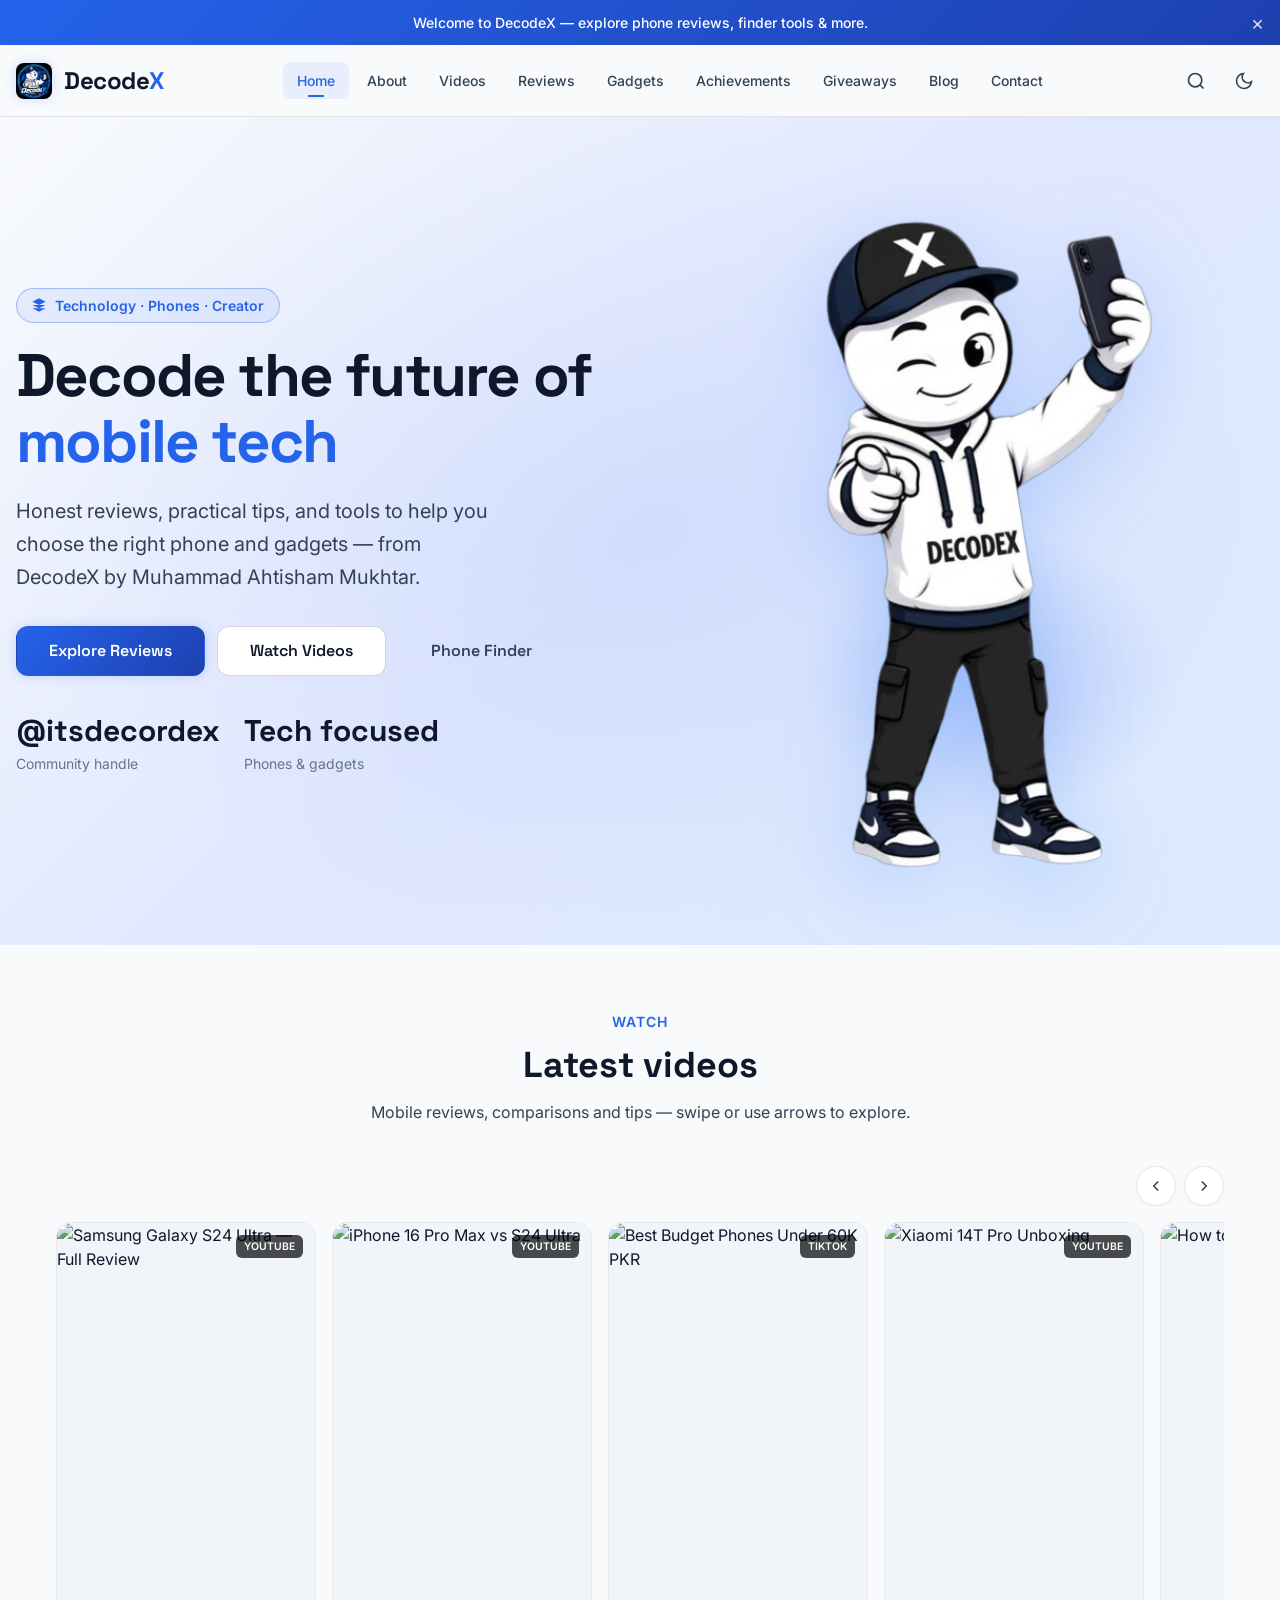
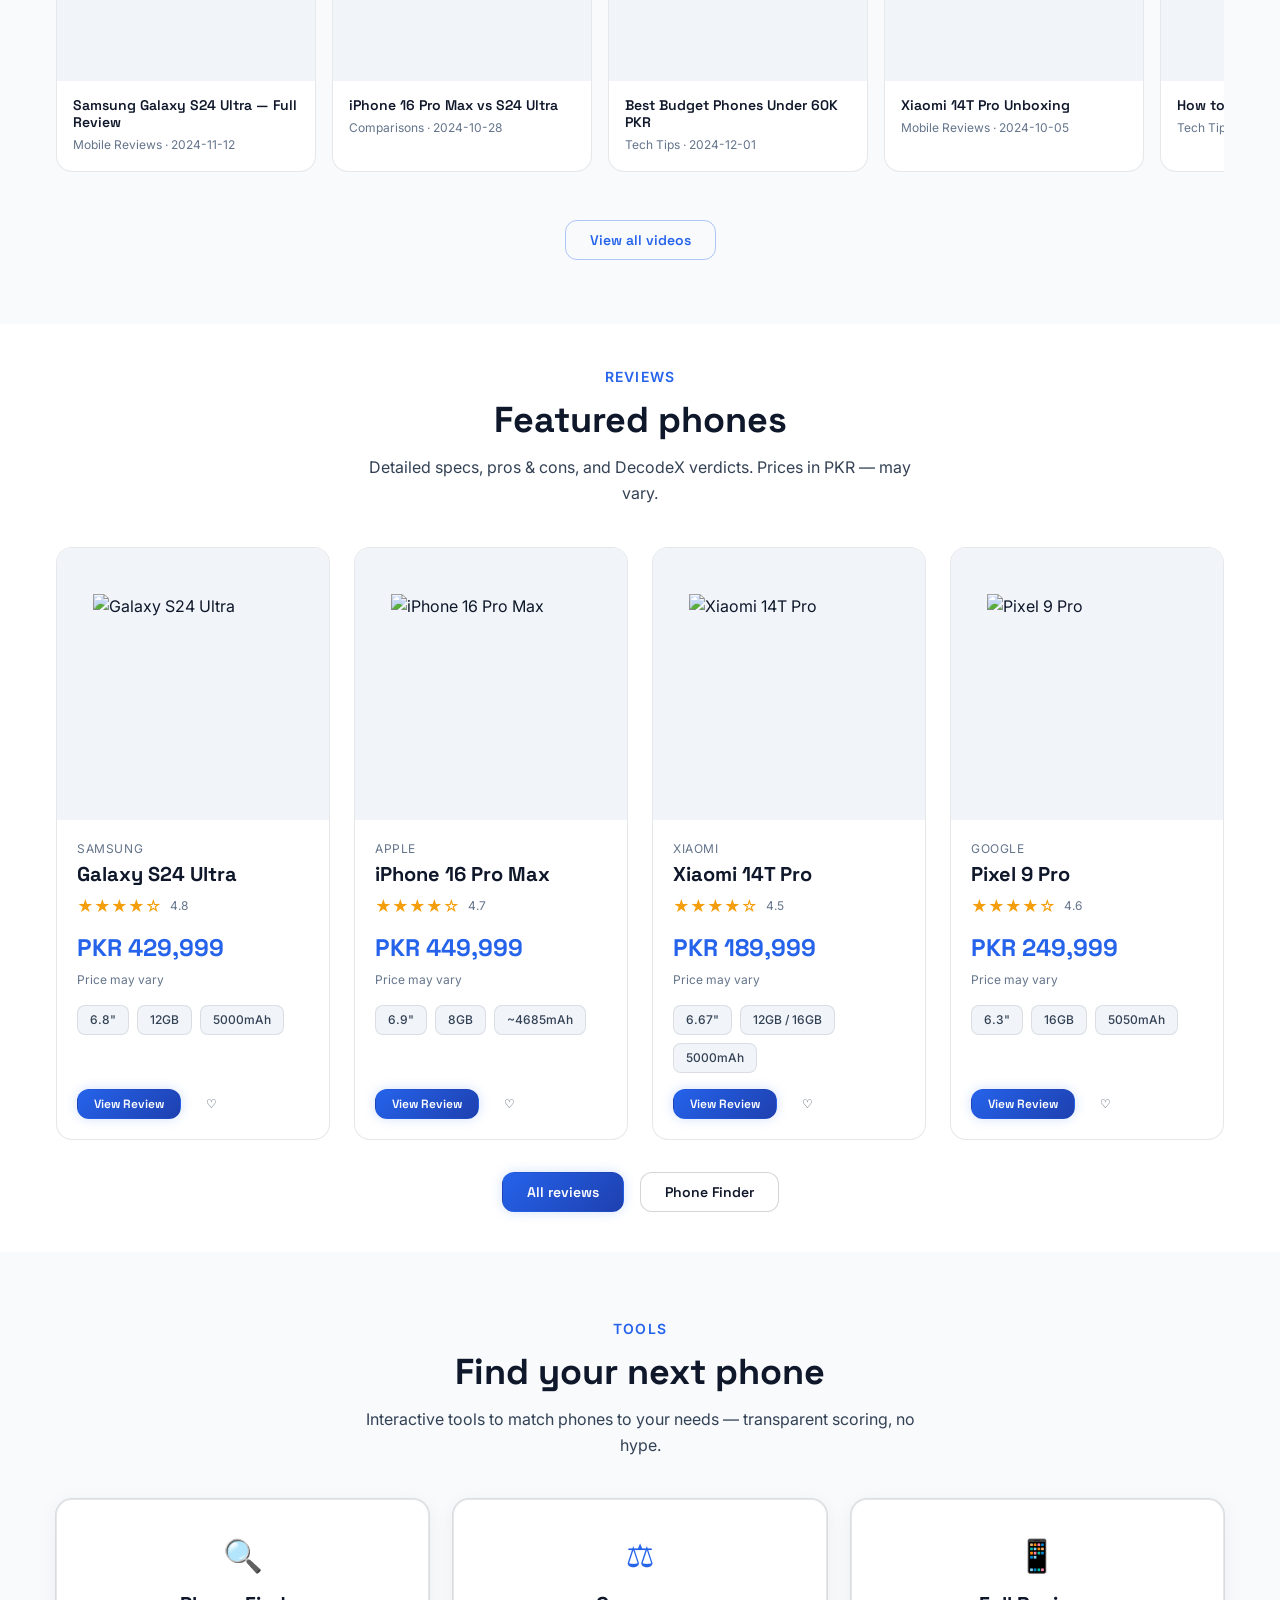
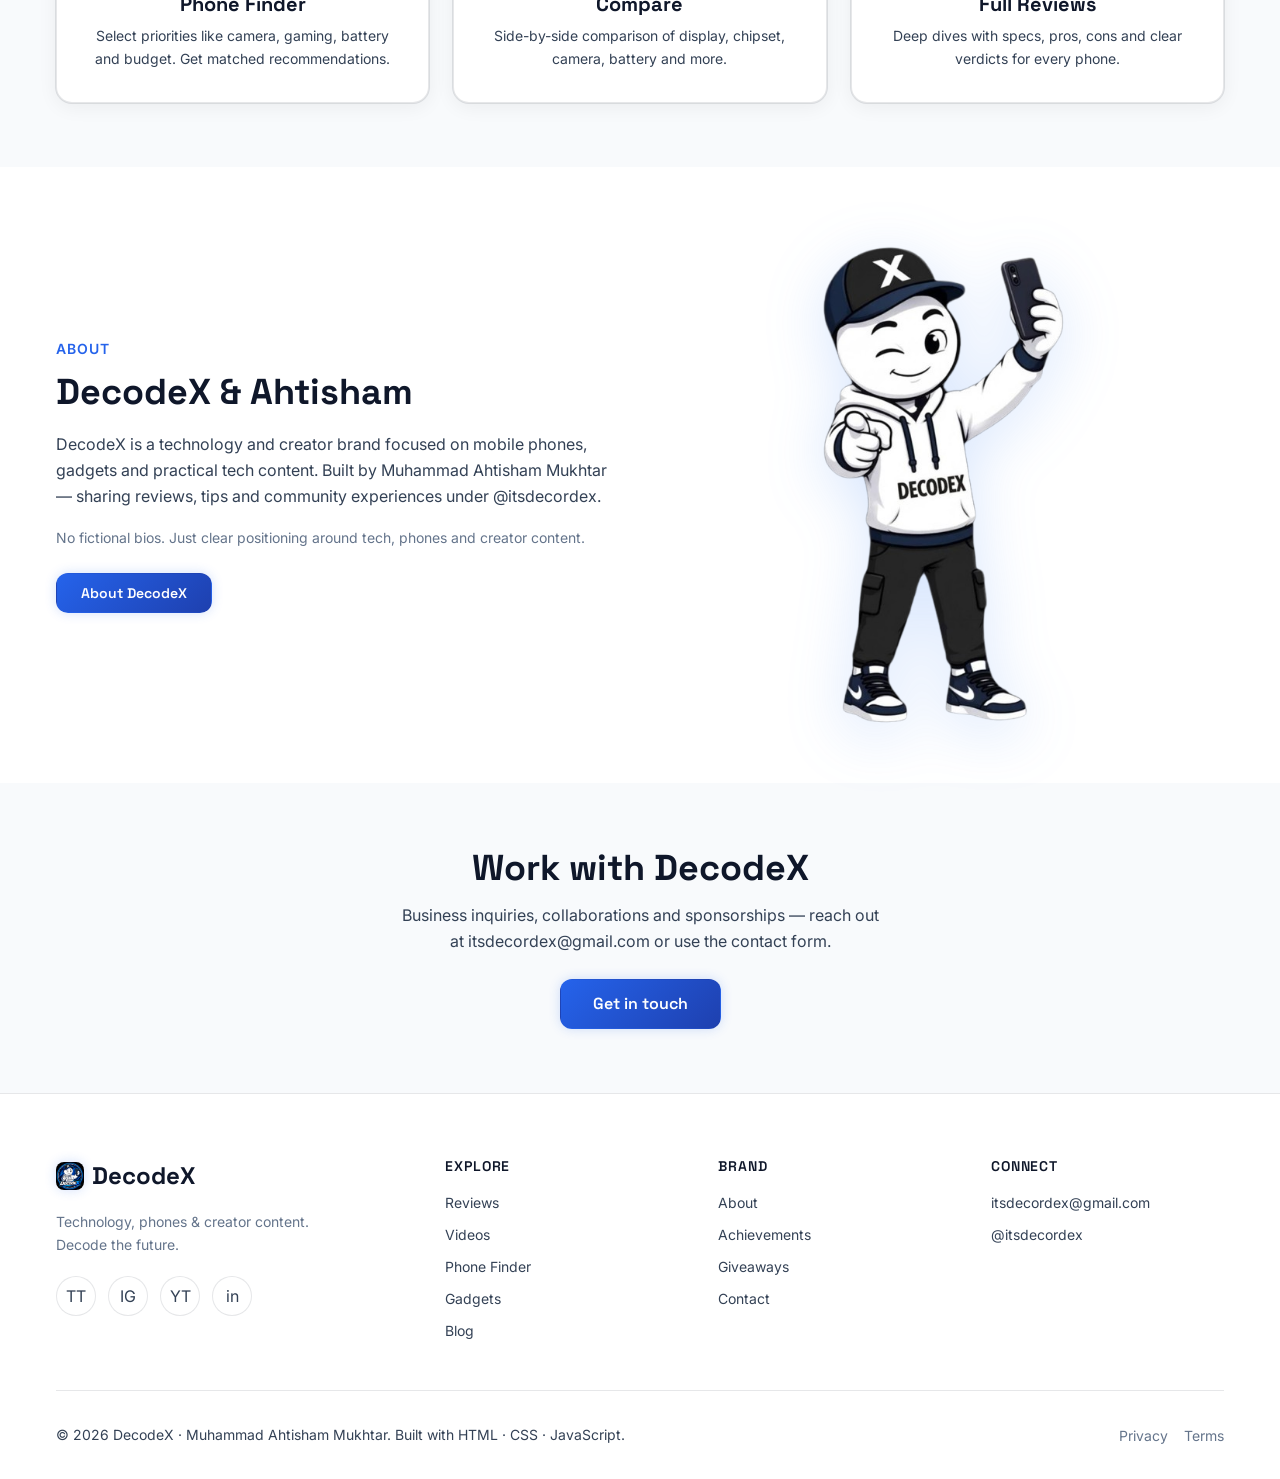
==== decodex/index.html @ 6f349285 "Initial commit" ====
<!DOCTYPE html>
<html lang="en" data-theme="dark">
<head>
  <meta charset="UTF-8">
  <meta name="viewport" content="width=device-width, initial-scale=1.0">
  <meta name="description" content="DecodeX — Technology, mobile phones, gadgets & creator content by Muhammad Ahtisham Mukhtar. Reviews, tips, and community.">
  <meta name="keywords" content="DecodeX, phone reviews, tech, gadgets, mobile, Pakistan, itsdecordex">
  <meta name="author" content="Muhammad Ahtisham Mukhtar">
  <meta name="theme-color" content="#0a0e1a">
  <link rel="canonical" href="https://itsdecordex.github.io/decodex/">

  <!-- Open Graph -->
  <meta property="og:type" content="website">
  <meta property="og:title" content="DecodeX — Tech, Phones & Creator Content">
  <meta property="og:description" content="Technology, mobile phones, gadgets and creator content. Reviews, tips and community by DecodeX.">
  <meta property="og:image" content="assets/images/character.png">
  <meta property="og:url" content="https://itsdecordex.github.io/decodex/">
  <meta property="og:site_name" content="DecodeX">

  <!-- Twitter -->
  <meta name="twitter:card" content="summary_large_image">
  <meta name="twitter:title" content="DecodeX — Tech, Phones & Creator Content">
  <meta name="twitter:description" content="Technology, mobile phones, gadgets and creator content by DecodeX.">
  <meta name="twitter:image" content="assets/images/character.png">

  <title>DecodeX — Tech, Phones & Creator Content</title>

  <link rel="icon" href="data:image/svg+xml,<svg xmlns='http://www.w3.org/2000/svg' viewBox='0 0 100 100'><rect fill='%233b82f6' rx='20' width='100' height='100'/><text x='50' y='68' font-size='50' font-weight='bold' fill='white' text-anchor='middle' font-family='system-ui'>X</text></svg>">

  <link rel="preconnect" href="https://fonts.googleapis.com">
  <link rel="preconnect" href="https://fonts.gstatic.com" crossorigin>
  <link href="https://fonts.googleapis.com/css2?family=Inter:wght@400;500;600&family=Space+Grotesk:wght@500;600;700&display=swap" rel="stylesheet">

  <link rel="stylesheet" href="css/variables.css">
  <link rel="stylesheet" href="css/base.css">
  <link rel="stylesheet" href="css/layout.css">
  <link rel="stylesheet" href="css/components.css">

  <script type="application/ld+json">
  {
    "@context": "https://schema.org",
    "@type": "WebSite",
    "name": "DecodeX",
    "url": "https://itsdecordex.github.io/decodex/",
    "description": "Technology, mobile phones, gadgets and creator content.",
    "publisher": {
      "@type": "Person",
      "name": "Muhammad Ahtisham Mukhtar",
      "url": "https://www.linkedin.com/in/muhammad-ahtisham-mukhtar-68341a3a6"
    },
    "potentialAction": {
      "@type": "SearchAction",
      "target": "https://itsdecordex.github.io/decodex/?q={search_term_string}",
      "query-input": "required name=search_term_string"
    }
  }
  </script>
</head>
<body>
  <!-- Scroll progress -->
  <div id="scroll-progress" class="scroll-progress" role="presentation"></div>

  <!-- Announcement (demo) -->
  <div id="announcement-banner" class="announcement-banner" role="banner">
    Welcome to DecodeX — explore phone reviews, finder tools & more.
    <button class="announcement-banner__close" aria-label="Dismiss announcement">&times;</button>
  </div>

  <!-- Header -->
  <header class="site-header">
    <div class="header-inner">
      <a href="index.html" class="logo" aria-label="DecodeX Home">
<img src="assets/images/logo.png" alt="DecodeX" class="logo__mark">
        <span class="logo__text">Decode<span>X</span></span>
      </a>

      <nav class="nav-desktop" aria-label="Main">
        <a href="index.html" class="nav-link active">Home</a>
        <a href="pages/about.html" class="nav-link">About</a>
        <a href="pages/videos.html" class="nav-link">Videos</a>
        <a href="pages/reviews.html" class="nav-link">Reviews</a>
        <a href="pages/gadgets.html" class="nav-link">Gadgets</a>
        <a href="pages/achievements.html" class="nav-link">Achievements</a>
        <a href="pages/giveaways.html" class="nav-link">Giveaways</a>
        <a href="pages/blog.html" class="nav-link">Blog</a>
        <a href="pages/contact.html" class="nav-link">Contact</a>
      </nav>

      <div class="header-actions">
        <button class="search-toggle" data-search-open aria-label="Open search" title="Search (Ctrl+K)">
          <svg width="20" height="20" viewBox="0 0 24 24" fill="none" stroke="currentColor" stroke-width="2"><circle cx="11" cy="11" r="8"/><path d="m21 21-4.3-4.3"/></svg>
        </button>
        <button id="theme-toggle" class="theme-toggle" aria-label="Toggle theme"></button>
        <button id="menu-toggle" class="menu-toggle" aria-label="Open menu" aria-expanded="false" aria-controls="nav-mobile">
          <span class="menu-toggle__icon"><span></span><span></span><span></span></span>
        </button>
      </div>
    </div>
  </header>

  <!-- Mobile nav -->
  <nav id="nav-mobile" class="nav-mobile" aria-label="Mobile">
    <ul class="nav-mobile__list">
      <li><a href="index.html" class="nav-mobile__link active">Home</a></li>
      <li><a href="pages/about.html" class="nav-mobile__link">About</a></li>
      <li><a href="pages/videos.html" class="nav-mobile__link">Videos</a></li>
      <li><a href="pages/reviews.html" class="nav-mobile__link">Reviews</a></li>
      <li><a href="pages/finder.html" class="nav-mobile__link">Phone Finder</a></li>
      <li><a href="pages/gadgets.html" class="nav-mobile__link">Gadgets</a></li>
      <li><a href="pages/achievements.html" class="nav-mobile__link">Achievements</a></li>
      <li><a href="pages/giveaways.html" class="nav-mobile__link">Giveaways</a></li>
      <li><a href="pages/blog.html" class="nav-mobile__link">Blog</a></li>
      <li><a href="pages/contact.html" class="nav-mobile__link">Contact</a></li>
    </ul>
    <div class="nav-mobile__socials">
      <a href="https://www.tiktok.com/@itsdecordex" class="footer-social" target="_blank" rel="noopener" aria-label="TikTok">TT</a>
      <a href="https://www.instagram.com/itsdecordex" class="footer-social" target="_blank" rel="noopener" aria-label="Instagram">IG</a>
      <a href="https://youtube.com/@itsdecordex" class="footer-social" target="_blank" rel="noopener" aria-label="YouTube">YT</a>
    </div>
  </nav>

  <main>
    <!-- HERO -->
    <section class="hero" aria-labelledby="hero-title">
      <div class="container container--wide hero-inner">
        <div class="hero-content">
          <span class="hero-eyebrow">
            <svg width="16" height="16" viewBox="0 0 24 24" fill="currentColor"><path d="M12 2L2 7l10 5 10-5-10-5zM2 17l10 5 10-5M2 12l10 5 10-5"/></svg>
            Technology · Phones · Creator
          </span>
          <h1 id="hero-title" class="hero-title">
            Decode the future of <span>mobile tech</span>
          </h1>
          <p class="hero-desc">
            Honest reviews, practical tips, and tools to help you choose the right phone and gadgets — from DecodeX by Muhammad Ahtisham Mukhtar.
          </p>
          <div class="hero-ctas">
            <a href="pages/reviews.html" class="btn btn--primary btn--lg">Explore Reviews</a>
            <a href="pages/videos.html" class="btn btn--secondary btn--lg">Watch Videos</a>
            <a href="pages/finder.html" class="btn btn--ghost btn--lg">Phone Finder</a>
          </div>
          <div class="hero-stats">
            <div class="hero-stat">
              <div class="hero-stat__value">@itsdecordex</div>
              <div class="hero-stat__label">Community handle</div>
            </div>
            <div class="hero-stat">
              <div class="hero-stat__value">Tech focused</div>
              <div class="hero-stat__label">Phones & gadgets</div>
            </div>
          </div>
        </div>
        <div class="hero-character">
          <div class="hero-character__glow"></div>
          <img
            src="assets/images/character.png"
            alt="DecodeX mascot character in hoodie and cap"
            class="hero-character__img"
            width="380"
            height="480"
            fetchpriority="high"
          >
        </div>
      </div>
    </section>

    <!-- Featured Videos -->
    <section class="section" id="videos-preview" aria-labelledby="videos-heading">
      <div class="container">
        <div class="section-header">
          <span class="section-header__eyebrow">Watch</span>
          <h2 id="videos-heading" class="section-header__title">Latest videos</h2>
          <p class="section-header__desc">Mobile reviews, comparisons and tips — swipe or use arrows to explore.</p>
        </div>
        <div class="carousel-nav">
          <button id="video-prev" class="carousel-btn" aria-label="Previous videos">
            <svg width="18" height="18" viewBox="0 0 24 24" fill="none" stroke="currentColor" stroke-width="2"><path d="M15 18l-6-6 6-6"/></svg>
          </button>
          <button id="video-next" class="carousel-btn" aria-label="Next videos">
            <svg width="18" height="18" viewBox="0 0 24 24" fill="none" stroke="currentColor" stroke-width="2"><path d="M9 18l6-6-6-6"/></svg>
          </button>
        </div>
        <div class="video-carousel">
          <div id="video-track" class="video-track" role="list"></div>
        </div>
        <div class="text-center" style="margin-top: var(--space-8)">
          <a href="pages/videos.html" class="btn btn--outline">View all videos</a>
        </div>
      </div>
    </section>

    <!-- Featured Reviews -->
    <section class="section section--sm" style="background: var(--color-bg-secondary)" aria-labelledby="reviews-heading">
      <div class="container">
        <div class="section-header">
          <span class="section-header__eyebrow">Reviews</span>
          <h2 id="reviews-heading" class="section-header__title">Featured phones</h2>
          <p class="section-header__desc">Detailed specs, pros & cons, and DecodeX verdicts. Prices in PKR — may vary.</p>
        </div>
        <div id="featured-phones" class="grid grid--4"></div>
        <div class="text-center" style="margin-top: var(--space-8)">
          <a href="pages/reviews.html" class="btn btn--primary">All reviews</a>
          <a href="pages/finder.html" class="btn btn--secondary" style="margin-left: var(--space-3)">Phone Finder</a>
        </div>
      </div>
    </section>

    <!-- Quick tools -->
    <section class="section" aria-labelledby="tools-heading">
      <div class="container">
        <div class="section-header">
          <span class="section-header__eyebrow">Tools</span>
          <h2 id="tools-heading" class="section-header__title">Find your next phone</h2>
          <p class="section-header__desc">Interactive tools to match phones to your needs — transparent scoring, no hype.</p>
        </div>
        <div class="grid grid--3">
          <a href="pages/finder.html" class="card" style="text-decoration:none;padding:var(--space-8);text-align:center">
            <div style="font-size:2rem;margin-bottom:var(--space-3)">🔍</div>
            <h3 class="card__title">Phone Finder</h3>
            <p class="card__desc">Select priorities like camera, gaming, battery and budget. Get matched recommendations.</p>
          </a>
          <a href="pages/compare.html" class="card" style="text-decoration:none;padding:var(--space-8);text-align:center">
            <div style="font-size:2rem;margin-bottom:var(--space-3)">⚖️</div>
            <h3 class="card__title">Compare</h3>
            <p class="card__desc">Side-by-side comparison of display, chipset, camera, battery and more.</p>
          </a>
          <a href="pages/reviews.html" class="card" style="text-decoration:none;padding:var(--space-8);text-align:center">
            <div style="font-size:2rem;margin-bottom:var(--space-3)">📱</div>
            <h3 class="card__title">Full Reviews</h3>
            <p class="card__desc">Deep dives with specs, pros, cons and clear verdicts for every phone.</p>
          </a>
        </div>
      </div>
    </section>

    <!-- About teaser -->
    <section class="section section--sm" style="background: var(--color-bg-secondary)" aria-labelledby="about-heading">
      <div class="container">
        <div class="grid grid--2" style="align-items:center;gap:var(--space-12)">
          <div>
            <span class="section-header__eyebrow">About</span>
            <h2 id="about-heading" style="margin-bottom:var(--space-4)">DecodeX & Ahtisham</h2>
            <p style="margin-bottom:var(--space-4)">
              DecodeX is a technology and creator brand focused on mobile phones, gadgets and practical tech content.
              Built by Muhammad Ahtisham Mukhtar — sharing reviews, tips and community experiences under @itsdecordex.
            </p>
            <p style="margin-bottom:var(--space-6);color:var(--color-text-muted);font-size:var(--fs-sm)">
              No fictional bios. Just clear positioning around tech, phones and creator content.
            </p>
            <a href="pages/about.html" class="btn btn--primary">About DecodeX</a>
          </div>
          <div class="text-center">
            <img src="assets/images/character.png" alt="DecodeX character" style="max-width:280px;margin-inline:auto;filter:drop-shadow(0 12px 30px rgba(59,130,246,0.2))" width="280" height="350" loading="lazy">
          </div>
        </div>
      </div>
    </section>

    <!-- Contact CTA -->
    <section class="section" aria-labelledby="cta-heading">
      <div class="container text-center">
        <h2 id="cta-heading" style="margin-bottom:var(--space-3)">Work with DecodeX</h2>
        <p style="max-width:480px;margin-inline:auto;margin-bottom:var(--space-6)">
          Business inquiries, collaborations and sponsorships — reach out at itsdecordex@gmail.com or use the contact form.
        </p>
        <a href="pages/contact.html" class="btn btn--primary btn--lg">Get in touch</a>
      </div>
    </section>
  </main>

  <!-- Footer -->
  <footer class="site-footer">
    <div class="container">
      <div class="footer-grid">
        <div class="footer-brand">
          <div class="footer-brand__logo">
<img src="assets/images/logo.png" alt="DecodeX" class="logo__mark" style="width:28px;height:28px">            DecodeX
          </div>
          <p class="footer-brand__tagline">Technology, phones & creator content. Decode the future.</p>
          <div class="footer-socials">
            <a href="https://www.tiktok.com/@itsdecordex?_r=1&_t=ZS-99oCHNzu2J3" class="footer-social" target="_blank" rel="noopener" aria-label="TikTok">TT</a>
            <a href="https://www.instagram.com/itsdecordex" class="footer-social" target="_blank" rel="noopener" aria-label="Instagram">IG</a>
            <a href="https://youtube.com/@itsdecordex?si=nItkzvrAOrkA65Is" class="footer-social" target="_blank" rel="noopener" aria-label="YouTube">YT</a>
            <a href="https://www.linkedin.com/in/muhammad-ahtisham-mukhtar-68341a3a6" class="footer-social" target="_blank" rel="noopener" aria-label="LinkedIn">in</a>
          </div>
        </div>
        <div>
          <h3 class="footer-col__title">Explore</h3>
          <ul class="footer-links">
            <li><a href="pages/reviews.html">Reviews</a></li>
            <li><a href="pages/videos.html">Videos</a></li>
            <li><a href="pages/finder.html">Phone Finder</a></li>
            <li><a href="pages/gadgets.html">Gadgets</a></li>
            <li><a href="pages/blog.html">Blog</a></li>
          </ul>
        </div>
        <div>
          <h3 class="footer-col__title">Brand</h3>
          <ul class="footer-links">
            <li><a href="pages/about.html">About</a></li>
            <li><a href="pages/achievements.html">Achievements</a></li>
            <li><a href="pages/giveaways.html">Giveaways</a></li>
            <li><a href="pages/contact.html">Contact</a></li>
          </ul>
        </div>
        <div>
          <h3 class="footer-col__title">Connect</h3>
          <ul class="footer-links">
            <li><a href="mailto:itsdecordex@gmail.com">itsdecordex@gmail.com</a></li>
            <li><a href="https://www.tiktok.com/@itsdecordex" target="_blank" rel="noopener">@itsdecordex</a></li>
          </ul>
        </div>
      </div>
      <div class="footer-bottom">
        <p>© <span id="year"></span> DecodeX · Muhammad Ahtisham Mukhtar. Built with HTML · CSS · JavaScript.</p>
        <div class="footer-bottom__links">
          <a href="pages/privacy.html">Privacy</a>
          <a href="pages/terms.html">Terms</a>
        </div>
      </div>
    </div>
  </footer>

  <button id="back-to-top" class="back-to-top" aria-label="Back to top">
    <svg width="20" height="20" viewBox="0 0 24 24" fill="none" stroke="currentColor" stroke-width="2"><path d="M18 15l-6-6-6 6"/></svg>
  </button>

  <!-- Search overlay -->
  <div id="search-overlay" class="search-overlay" role="dialog" aria-modal="true" aria-label="Search">
    <div class="search-modal">
      <div class="search-input-wrap">
        <svg width="20" height="20" viewBox="0 0 24 24" fill="none" stroke="currentColor" stroke-width="2"><circle cx="11" cy="11" r="8"/><path d="m21 21-4.3-4.3"/></svg>
        <input type="search" id="search-input" placeholder="Search phones, videos, pages…" autocomplete="off" aria-label="Search">
        <button id="search-close" class="btn btn--ghost btn--sm" aria-label="Close search">Esc</button>
      </div>
      <div id="search-results" class="search-results"></div>
    </div>
  </div>

  <script>document.getElementById('year').textContent = new Date().getFullYear();</script>
  <script src="data/phones.js"></script>
  <script src="data/videos.js"></script>
  <script src="js/app.js"></script>
</body>
</html>
---- decodex/css/variables.css ----
:root {
  /* Color Tokens - Dark Theme (Default) */
  --color-bg-primary: #0a0e1a;
  --color-bg-secondary: #0f1525;
  --color-bg-tertiary: #151c2e;
  --color-bg-elevated: #1a2338;
  --color-bg-card: #121a2c;
  --color-bg-hover: #1e2a42;
  
  --color-surface: #0d1320;
  --color-surface-alt: #141c2e;
  
  --color-text-primary: #f0f4fc;
  --color-text-secondary: #a0aec8;
  --color-text-muted: #6b7a99;
  --color-text-inverse: #0a0e1a;
  
  --color-accent: #3b82f6;
  --color-accent-hover: #60a5fa;
  --color-accent-muted: #2563eb;
  --color-accent-glow: rgba(59, 130, 246, 0.35);
  --color-accent-soft: rgba(59, 130, 246, 0.12);
  
  --color-royal: #1e3a8a;
  --color-royal-deep: #1e2a5a;
  --color-navy: #0f172a;
  
  --color-border: rgba(148, 163, 184, 0.12);
  --color-border-strong: rgba(148, 163, 184, 0.22);
  --color-border-accent: rgba(59, 130, 246, 0.4);
  
  --color-success: #22c55e;
  --color-warning: #f59e0b;
  --color-error: #ef4444;
  --color-info: #38bdf8;
  
  --color-white: #ffffff;
  --color-black: #000000;
  
  /* Gradients */
  --gradient-hero: linear-gradient(135deg, #0a0e1a 0%, #0f172a 40%, #1e3a5f 100%);
  --gradient-card: linear-gradient(180deg, rgba(30, 42, 66, 0.6) 0%, rgba(15, 21, 37, 0.9) 100%);
  --gradient-accent: linear-gradient(135deg, #3b82f6 0%, #1d4ed8 100%);
  --gradient-glow: radial-gradient(ellipse at center, rgba(59, 130, 246, 0.15) 0%, transparent 70%);
  
  /* Typography */
  --font-heading: 'Space Grotesk', 'Segoe UI', system-ui, sans-serif;
  --font-body: 'Inter', 'Segoe UI', system-ui, sans-serif;
  --font-mono: 'JetBrains Mono', 'Fira Code', monospace;
  
  --fs-xs: 0.75rem;
  --fs-sm: 0.875rem;
  --fs-base: 1rem;
  --fs-md: 1.125rem;
  --fs-lg: 1.25rem;
  --fs-xl: 1.5rem;
  --fs-2xl: 1.875rem;
  --fs-3xl: 2.25rem;
  --fs-4xl: 3rem;
  --fs-5xl: 3.75rem;
  --fs-6xl: 4.5rem;
  
  --fw-normal: 400;
  --fw-medium: 500;
  --fw-semibold: 600;
  --fw-bold: 700;
  --fw-extrabold: 800;
  
  --lh-tight: 1.2;
  --lh-snug: 1.35;
  --lh-normal: 1.5;
  --lh-relaxed: 1.65;
  
  /* Spacing Scale */
  --space-1: 0.25rem;
  --space-2: 0.5rem;
  --space-3: 0.75rem;
  --space-4: 1rem;
  --space-5: 1.25rem;
  --space-6: 1.5rem;
  --space-8: 2rem;
  --space-10: 2.5rem;
  --space-12: 3rem;
  --space-16: 4rem;
  --space-20: 5rem;
  --space-24: 6rem;
  --space-32: 8rem;
  
  /* Border Radius */
  --radius-sm: 0.375rem;
  --radius-md: 0.5rem;
  --radius-lg: 0.75rem;
  --radius-xl: 1rem;
  --radius-2xl: 1.25rem;
  --radius-3xl: 1.5rem;
  --radius-full: 9999px;
  
  /* Shadows */
  --shadow-sm: 0 1px 2px rgba(0, 0, 0, 0.3);
  --shadow-md: 0 4px 12px rgba(0, 0, 0, 0.35);
  --shadow-lg: 0 10px 30px rgba(0, 0, 0, 0.4);
  --shadow-xl: 0 20px 50px rgba(0, 0, 0, 0.45);
  --shadow-glow: 0 0 30px var(--color-accent-glow);
  --shadow-glow-sm: 0 0 15px var(--color-accent-glow);
  --shadow-card: 0 4px 20px rgba(0, 0, 0, 0.25), 0 0 0 1px var(--color-border);
  
  /* Transitions */
  --transition-fast: 150ms ease;
  --transition-base: 250ms ease;
  --transition-slow: 400ms ease;
  --transition-spring: 400ms cubic-bezier(0.34, 1.56, 0.64, 1);
  
  /* Layout */
  --header-height: 72px;
  --container-max: 1200px;
  --container-wide: 1400px;
  --sidebar-width: 280px;
  
  /* Z-index */
  --z-dropdown: 100;
  --z-sticky: 200;
  --z-header: 300;
  --z-modal: 400;
  --z-toast: 500;
  --z-preloader: 600;
}

/* Light Theme */
[data-theme="light"] {
  --color-bg-primary: #f8fafc;
  --color-bg-secondary: #ffffff;
  --color-bg-tertiary: #f1f5f9;
  --color-bg-elevated: #ffffff;
  --color-bg-card: #ffffff;
  --color-bg-hover: #e2e8f0;
  
  --color-surface: #ffffff;
  --color-surface-alt: #f1f5f9;
  
  --color-text-primary: #0f172a;
  --color-text-secondary: #334155;
  --color-text-muted: #64748b;
  --color-text-inverse: #f8fafc;
  
  --color-accent: #2563eb;
  --color-accent-hover: #1d4ed8;
  --color-accent-muted: #3b82f6;
  --color-accent-glow: rgba(37, 99, 235, 0.2);
  --color-accent-soft: rgba(37, 99, 235, 0.08);
  
  --color-royal: #1e40af;
  --color-royal-deep: #1e3a8a;
  --color-navy: #0f172a;
  
  --color-border: rgba(15, 23, 42, 0.1);
  --color-border-strong: rgba(15, 23, 42, 0.18);
  --color-border-accent: rgba(37, 99, 235, 0.35);
  
  --gradient-hero: linear-gradient(135deg, #f8fafc 0%, #e0e7ff 50%, #dbeafe 100%);
  --gradient-card: linear-gradient(180deg, #ffffff 0%, #f8fafc 100%);
  --gradient-accent: linear-gradient(135deg, #2563eb 0%, #1e40af 100%);
  --gradient-glow: radial-gradient(ellipse at center, rgba(37, 99, 235, 0.08) 0%, transparent 70%);
  
  --shadow-sm: 0 1px 2px rgba(0, 0, 0, 0.06);
  --shadow-md: 0 4px 12px rgba(0, 0, 0, 0.08);
  --shadow-lg: 0 10px 30px rgba(0, 0, 0, 0.1);
  --shadow-xl: 0 20px 50px rgba(0, 0, 0, 0.12);
  --shadow-glow: 0 0 25px var(--color-accent-glow);
  --shadow-glow-sm: 0 0 12px var(--color-accent-glow);
  --shadow-card: 0 4px 20px rgba(0, 0, 0, 0.06), 0 0 0 1px var(--color-border);
}

/* Reduced Motion */
@media (prefers-reduced-motion: reduce) {
  :root {
    --transition-fast: 0ms;
    --transition-base: 0ms;
    --transition-slow: 0ms;
    --transition-spring: 0ms;
  }
}
---- decodex/css/base.css ----
/* Reset & Base */
*,
*::before,
*::after {
  box-sizing: border-box;
  margin: 0;
  padding: 0;
}

html {
  scroll-behavior: smooth;
  -webkit-text-size-adjust: 100%;
  text-size-adjust: 100%;
}

@media (prefers-reduced-motion: reduce) {
  html {
    scroll-behavior: auto;
  }
}

body {
  font-family: var(--font-body);
  font-size: var(--fs-base);
  font-weight: var(--fw-normal);
  line-height: var(--lh-normal);
  color: var(--color-text-primary);
  background-color: var(--color-bg-primary);
  min-height: 100vh;
  overflow-x: hidden;
  -webkit-font-smoothing: antialiased;
  -moz-osx-font-smoothing: grayscale;
}

img, video, svg {
  max-width: 100%;
  height: auto;
  display: block;
}

a {
  color: var(--color-accent);
  text-decoration: none;
  transition: color var(--transition-fast);
}

a:hover {
  color: var(--color-accent-hover);
}

button {
  font-family: inherit;
  cursor: pointer;
  border: none;
  background: none;
}

ul, ol {
  list-style: none;
}

h1, h2, h3, h4, h5, h6 {
  font-family: var(--font-heading);
  font-weight: var(--fw-bold);
  line-height: var(--lh-tight);
  color: var(--color-text-primary);
}

h1 { font-size: var(--fs-4xl); }
h2 { font-size: var(--fs-3xl); }
h3 { font-size: var(--fs-2xl); }
h4 { font-size: var(--fs-xl); }
h5 { font-size: var(--fs-lg); }
h6 { font-size: var(--fs-md); }

p {
  color: var(--color-text-secondary);
  line-height: var(--lh-relaxed);
}

:focus-visible {
  outline: 2px solid var(--color-accent);
  outline-offset: 3px;
}

::selection {
  background: var(--color-accent);
  color: var(--color-white);
}

/* Utility Classes */
.container {
  width: 100%;
  max-width: var(--container-max);
  margin-inline: auto;
  padding-inline: var(--space-4);
}

.container--wide {
  max-width: var(--container-wide);
}

.sr-only {
  position: absolute;
  width: 1px;
  height: 1px;
  padding: 0;
  margin: -1px;
  overflow: hidden;
  clip: rect(0, 0, 0, 0);
  white-space: nowrap;
  border: 0;
}

.visually-hidden {
  position: absolute !important;
  height: 1px;
  width: 1px;
  overflow: hidden;
  clip: rect(1px, 1px, 1px, 1px);
  white-space: nowrap;
}

/* Section spacing */
.section {
  padding-block: var(--space-16);
}

.section--sm {
  padding-block: var(--space-10);
}

.section--lg {
  padding-block: var(--space-24);
}

.section-header {
  margin-bottom: var(--space-10);
  text-align: center;
}

.section-header__eyebrow {
  display: inline-block;
  font-size: var(--fs-sm);
  font-weight: var(--fw-semibold);
  text-transform: uppercase;
  letter-spacing: 0.08em;
  color: var(--color-accent);
  margin-bottom: var(--space-3);
}

.section-header__title {
  margin-bottom: var(--space-3);
}

.section-header__desc {
  max-width: 560px;
  margin-inline: auto;
  color: var(--color-text-secondary);
}

/* Buttons */
.btn {
  display: inline-flex;
  align-items: center;
  justify-content: center;
  gap: var(--space-2);
  padding: 0.75rem 1.5rem;
  font-family: var(--font-heading);
  font-size: var(--fs-sm);
  font-weight: var(--fw-semibold);
  line-height: 1;
  border-radius: var(--radius-lg);
  border: 1px solid transparent;
  transition: all var(--transition-base);
  white-space: nowrap;
  text-decoration: none;
  cursor: pointer;
}

.btn:disabled {
  opacity: 0.5;
  cursor: not-allowed;
}

.btn--primary {
  background: var(--gradient-accent);
  color: var(--color-white);
  box-shadow: var(--shadow-glow-sm);
}

.btn--primary:hover {
  transform: translateY(-2px);
  box-shadow: var(--shadow-glow);
  color: var(--color-white);
}

.btn--secondary {
  background: var(--color-bg-elevated);
  color: var(--color-text-primary);
  border-color: var(--color-border-strong);
}

.btn--secondary:hover {
  background: var(--color-bg-hover);
  border-color: var(--color-accent);
  color: var(--color-accent);
}

.btn--ghost {
  background: transparent;
  color: var(--color-text-secondary);
  border-color: transparent;
}

.btn--ghost:hover {
  color: var(--color-accent);
  background: var(--color-accent-soft);
}

.btn--outline {
  background: transparent;
  color: var(--color-accent);
  border-color: var(--color-border-accent);
}

.btn--outline:hover {
  background: var(--color-accent-soft);
  border-color: var(--color-accent);
}

.btn--sm {
  padding: 0.5rem 1rem;
  font-size: var(--fs-xs);
}

.btn--lg {
  padding: 1rem 2rem;
  font-size: var(--fs-base);
}

.btn--icon {
  width: 44px;
  height: 44px;
  padding: 0;
  border-radius: var(--radius-full);
}

/* Cards */
.card {
  background: var(--color-bg-card);
  border: 1px solid var(--color-border);
  border-radius: var(--radius-xl);
  overflow: hidden;
  transition: all var(--transition-base);
  box-shadow: var(--shadow-card);
}

.card:hover {
  border-color: var(--color-border-accent);
  box-shadow: var(--shadow-lg), var(--shadow-glow-sm);
  transform: translateY(-4px);
}

.card__body {
  padding: var(--space-5);
}

.card__title {
  font-size: var(--fs-lg);
  margin-bottom: var(--space-2);
}

.card__desc {
  font-size: var(--fs-sm);
  color: var(--color-text-secondary);
}

/* Badges */
.badge {
  display: inline-flex;
  align-items: center;
  gap: var(--space-1);
  padding: 0.25rem 0.625rem;
  font-size: var(--fs-xs);
  font-weight: var(--fw-semibold);
  border-radius: var(--radius-full);
  background: var(--color-accent-soft);
  color: var(--color-accent);
  text-transform: uppercase;
  letter-spacing: 0.04em;
}

.badge--success {
  background: rgba(34, 197, 94, 0.15);
  color: var(--color-success);
}

.badge--warning {
  background: rgba(245, 158, 11, 0.15);
  color: var(--color-warning);
}

.badge--error {
  background: rgba(239, 68, 68, 0.15);
  color: var(--color-error);
}

.badge--neutral {
  background: var(--color-bg-hover);
  color: var(--color-text-muted);
}

/* Tags */
.tag {
  display: inline-flex;
  padding: 0.3rem 0.75rem;
  font-size: var(--fs-xs);
  font-weight: var(--fw-medium);
  border-radius: var(--radius-md);
  background: var(--color-bg-tertiary);
  color: var(--color-text-secondary);
  border: 1px solid var(--color-border);
}

/* Grid helpers */
.grid {
  display: grid;
  gap: var(--space-6);
}

.grid--2 {
  grid-template-columns: repeat(2, 1fr);
}

.grid--3 {
  grid-template-columns: repeat(3, 1fr);
}

.grid--4 {
  grid-template-columns: repeat(4, 1fr);
}

@media (max-width: 1024px) {
  .grid--4 { grid-template-columns: repeat(2, 1fr); }
  .grid--3 { grid-template-columns: repeat(2, 1fr); }
}

@media (max-width: 640px) {
  .grid--4,
  .grid--3,
  .grid--2 {
    grid-template-columns: 1fr;
  }
}

/* Flex helpers */
.flex {
  display: flex;
}

.flex-center {
  display: flex;
  align-items: center;
  justify-content: center;
}

.flex-between {
  display: flex;
  align-items: center;
  justify-content: space-between;
}

.gap-2 { gap: var(--space-2); }
.gap-3 { gap: var(--space-3); }
.gap-4 { gap: var(--space-4); }
.gap-6 { gap: var(--space-6); }

/* Text utilities */
.text-center { text-align: center; }
.text-left { text-align: left; }
.text-right { text-align: right; }
.text-accent { color: var(--color-accent); }
.text-muted { color: var(--color-text-muted); }
.text-secondary { color: var(--color-text-secondary); }

/* Glow effects */
.glow {
  box-shadow: var(--shadow-glow);
}

.glow-text {
  text-shadow: 0 0 20px var(--color-accent-glow);
}

/* Scrollbar */
::-webkit-scrollbar {
  width: 8px;
  height: 8px;
}

::-webkit-scrollbar-track {
  background: var(--color-bg-secondary);
}

::-webkit-scrollbar-thumb {
  background: var(--color-bg-hover);
  border-radius: var(--radius-full);
}

::-webkit-scrollbar-thumb:hover {
  background: var(--color-accent-muted);
}
---- decodex/css/layout.css ----
/* ========== HEADER ========== */
.site-header {
  position: sticky;
  top: 0;
  z-index: var(--z-header);
  height: var(--header-height);
  background: rgba(10, 14, 26, 0.85);
  backdrop-filter: blur(16px);
  -webkit-backdrop-filter: blur(16px);
  border-bottom: 1px solid var(--color-border);
  transition: background var(--transition-base), box-shadow var(--transition-base);
}

[data-theme="light"] .site-header {
  background: rgba(248, 250, 252, 0.9);
}

.site-header.scrolled {
  box-shadow: var(--shadow-md);
}

.header-inner {
  display: flex;
  align-items: center;
  justify-content: space-between;
  height: 100%;
  max-width: var(--container-wide);
  margin-inline: auto;
  padding-inline: var(--space-4);
}

.logo {
  display: flex;
  align-items: center;
  gap: var(--space-3);
  text-decoration: none;
  color: var(--color-text-primary);
  font-family: var(--font-heading);
  font-weight: var(--fw-extrabold);
  font-size: var(--fs-xl);
  letter-spacing: -0.02em;
}

.logo__mark {
  width: 36px;
  height: 36px;
  border-radius: var(--radius-md);
  display: flex;
  align-items: center;
  justify-content: center;
  color: white;
  font-weight: var(--fw-extrabold);
  font-size: var(--fs-lg);
  box-shadow: var(--shadow-glow-sm);
  object-fit: cover;
}

.logo__text span {
  color: var(--color-accent);
}

/* Navigation */
.nav-desktop {
  display: none;
  align-items: center;
  gap: var(--space-1);
}

@media (min-width: 1024px) {
  .nav-desktop {
    display: flex;
  }
}

.nav-link {
  padding: 0.5rem 0.875rem;
  font-size: var(--fs-sm);
  font-weight: var(--fw-medium);
  color: var(--color-text-secondary);
  border-radius: var(--radius-md);
  transition: all var(--transition-fast);
  position: relative;
}

.nav-link:hover,
.nav-link.active {
  color: var(--color-accent);
  background: var(--color-accent-soft);
}

.nav-link.active::after {
  content: '';
  position: absolute;
  bottom: 2px;
  left: 50%;
  transform: translateX(-50%);
  width: 16px;
  height: 2px;
  background: var(--color-accent);
  border-radius: var(--radius-full);
}

/* Header actions */
.header-actions {
  display: flex;
  align-items: center;
  gap: var(--space-2);
}

.theme-toggle,
.search-toggle,
.menu-toggle {
  width: 40px;
  height: 40px;
  display: flex;
  align-items: center;
  justify-content: center;
  border-radius: var(--radius-full);
  color: var(--color-text-secondary);
  background: transparent;
  border: 1px solid transparent;
  transition: all var(--transition-fast);
}

.theme-toggle:hover,
.search-toggle:hover,
.menu-toggle:hover {
  color: var(--color-accent);
  background: var(--color-accent-soft);
  border-color: var(--color-border-accent);
}

.menu-toggle {
  display: flex;
}

@media (min-width: 1024px) {
  .menu-toggle {
    display: none;
  }
}

.menu-toggle__icon {
  width: 22px;
  height: 16px;
  position: relative;
}

.menu-toggle__icon span {
  display: block;
  position: absolute;
  height: 2px;
  width: 100%;
  background: currentColor;
  border-radius: 2px;
  transition: all var(--transition-base);
}

.menu-toggle__icon span:nth-child(1) { top: 0; }
.menu-toggle__icon span:nth-child(2) { top: 7px; }
.menu-toggle__icon span:nth-child(3) { top: 14px; }

.menu-toggle[aria-expanded="true"] .menu-toggle__icon span:nth-child(1) {
  top: 7px;
  transform: rotate(45deg);
}

.menu-toggle[aria-expanded="true"] .menu-toggle__icon span:nth-child(2) {
  opacity: 0;
}

.menu-toggle[aria-expanded="true"] .menu-toggle__icon span:nth-child(3) {
  top: 7px;
  transform: rotate(-45deg);
}

/* Mobile Nav */
.nav-mobile {
  position: fixed;
  inset: var(--header-height) 0 0 0;
  background: var(--color-bg-primary);
  z-index: var(--z-header);
  transform: translateX(100%);
  transition: transform var(--transition-slow);
  overflow-y: auto;
  padding: var(--space-6);
}

.nav-mobile.open {
  transform: translateX(0);
}

.nav-mobile__list {
  display: flex;
  flex-direction: column;
  gap: var(--space-2);
}

.nav-mobile__link {
  display: block;
  padding: var(--space-4);
  font-size: var(--fs-lg);
  font-weight: var(--fw-medium);
  color: var(--color-text-secondary);
  border-radius: var(--radius-lg);
  border: 1px solid transparent;
  transition: all var(--transition-fast);
}

.nav-mobile__link:hover,
.nav-mobile__link.active {
  color: var(--color-accent);
  background: var(--color-accent-soft);
  border-color: var(--color-border-accent);
}

.nav-mobile__socials {
  margin-top: var(--space-8);
  display: flex;
  gap: var(--space-3);
  justify-content: center;
}

/* ========== HERO ========== */
.hero {
  position: relative;
  min-height: calc(100vh - var(--header-height));
  display: flex;
  align-items: center;
  overflow: hidden;
  background: var(--gradient-hero);
}

.hero::before {
  content: '';
  position: absolute;
  inset: 0;
  background: var(--gradient-glow);
  pointer-events: none;
}

.hero-inner {
  display: grid;
  grid-template-columns: 1fr;
  gap: var(--space-10);
  align-items: center;
  position: relative;
  z-index: 1;
  padding-block: var(--space-12);
}

@media (min-width: 900px) {
  .hero-inner {
    grid-template-columns: 1.1fr 0.9fr;
    gap: var(--space-8);
  }
}

.hero-content {
  max-width: 580px;
}

.hero-eyebrow {
  display: inline-flex;
  align-items: center;
  gap: var(--space-2);
  padding: 0.4rem 0.9rem;
  background: var(--color-accent-soft);
  border: 1px solid var(--color-border-accent);
  border-radius: var(--radius-full);
  font-size: var(--fs-sm);
  font-weight: var(--fw-semibold);
  color: var(--color-accent);
  margin-bottom: var(--space-5);
}

.hero-title {
  font-size: clamp(2.25rem, 5vw, 3.75rem);
  font-weight: var(--fw-extrabold);
  letter-spacing: -0.03em;
  margin-bottom: var(--space-5);
  line-height: 1.1;
}

.hero-title span {
  color: var(--color-accent);
  position: relative;
}

.hero-desc {
  font-size: var(--fs-lg);
  color: var(--color-text-secondary);
  margin-bottom: var(--space-8);
  max-width: 480px;
}

.hero-ctas {
  display: flex;
  flex-wrap: wrap;
  gap: var(--space-3);
  margin-bottom: var(--space-8);
}

.hero-stats {
  display: flex;
  flex-wrap: wrap;
  gap: var(--space-6);
}

.hero-stat {
  text-align: left;
}

.hero-stat__value {
  font-family: var(--font-heading);
  font-size: var(--fs-2xl);
  font-weight: var(--fw-bold);
  color: var(--color-text-primary);
}

.hero-stat__label {
  font-size: var(--fs-sm);
  color: var(--color-text-muted);
}

.hero-character {
  position: relative;
  display: flex;
  justify-content: center;
  align-items: flex-end;
}

.hero-character__img {
  max-width: 380px;
  width: 100%;
  height: auto;
  filter: drop-shadow(0 20px 40px rgba(59, 130, 246, 0.25));
  animation: float 6s ease-in-out infinite;
}

@media (prefers-reduced-motion: reduce) {
  .hero-character__img {
    animation: none;
  }
}

@keyframes float {
  0%, 100% { transform: translateY(0); }
  50% { transform: translateY(-12px); }
}

.hero-character__glow {
  position: absolute;
  bottom: 10%;
  left: 50%;
  transform: translateX(-50%);
  width: 70%;
  height: 40%;
  background: radial-gradient(ellipse, var(--color-accent-glow) 0%, transparent 70%);
  pointer-events: none;
  z-index: -1;
}

/* ========== FOOTER ========== */
.site-footer {
  background: var(--color-bg-secondary);
  border-top: 1px solid var(--color-border);
  padding-block: var(--space-16) var(--space-8);
}

.footer-grid {
  display: grid;
  grid-template-columns: 1.5fr 1fr 1fr 1fr;
  gap: var(--space-10);
  margin-bottom: var(--space-12);
}

@media (max-width: 900px) {
  .footer-grid {
    grid-template-columns: 1fr 1fr;
  }
}

@media (max-width: 560px) {
  .footer-grid {
    grid-template-columns: 1fr;
  }
}

.footer-brand__logo {
  display: flex;
  align-items: center;
  gap: var(--space-2);
  font-family: var(--font-heading);
  font-weight: var(--fw-extrabold);
  font-size: var(--fs-xl);
  color: var(--color-text-primary);
  margin-bottom: var(--space-4);
}

.footer-brand__tagline {
  font-size: var(--fs-sm);
  color: var(--color-text-muted);
  margin-bottom: var(--space-5);
  max-width: 260px;
}

.footer-socials {
  display: flex;
  gap: var(--space-3);
}

.footer-social {
  width: 40px;
  height: 40px;
  display: flex;
  align-items: center;
  justify-content: center;
  border-radius: var(--radius-full);
  background: var(--color-bg-elevated);
  border: 1px solid var(--color-border);
  color: var(--color-text-secondary);
  transition: all var(--transition-fast);
}

.footer-social:hover {
  color: var(--color-accent);
  border-color: var(--color-accent);
  background: var(--color-accent-soft);
  transform: translateY(-2px);
}

.footer-col__title {
  font-size: var(--fs-sm);
  font-weight: var(--fw-semibold);
  text-transform: uppercase;
  letter-spacing: 0.06em;
  color: var(--color-text-primary);
  margin-bottom: var(--space-4);
}

.footer-links {
  display: flex;
  flex-direction: column;
  gap: var(--space-2);
}

.footer-links a {
  font-size: var(--fs-sm);
  color: var(--color-text-secondary);
  transition: color var(--transition-fast);
}

.footer-links a:hover {
  color: var(--color-accent);
}

.footer-bottom {
  display: flex;
  flex-wrap: wrap;
  align-items: center;
  justify-content: space-between;
  gap: var(--space-4);
  padding-top: var(--space-8);
  border-top: 1px solid var(--color-border);
  font-size: var(--fs-sm);
  color: var(--color-text-muted);
}

.footer-bottom__links {
  display: flex;
  gap: var(--space-4);
}

.footer-bottom__links a {
  color: var(--color-text-muted);
}

.footer-bottom__links a:hover {
  color: var(--color-accent);
}

/* Back to top */
.back-to-top {
  position: fixed;
  bottom: var(--space-6);
  right: var(--space-6);
  width: 48px;
  height: 48px;
  display: flex;
  align-items: center;
  justify-content: center;
  background: var(--color-accent);
  color: white;
  border-radius: var(--radius-full);
  box-shadow: var(--shadow-glow);
  opacity: 0;
  visibility: hidden;
  transform: translateY(20px);
  transition: all var(--transition-base);
  z-index: var(--z-sticky);
}

.back-to-top.visible {
  opacity: 1;
  visibility: visible;
  transform: translateY(0);
}

.back-to-top:hover {
  transform: translateY(-4px);
  box-shadow: var(--shadow-glow), var(--shadow-lg);
}

/* Scroll progress */
.scroll-progress {
  position: fixed;
  top: 0;
  left: 0;
  height: 3px;
  background: var(--gradient-accent);
  width: 0%;
  z-index: calc(var(--z-header) + 1);
  transition: width 50ms linear;
}
---- decodex/css/components.css ----
/* ========== FEATURED / CONTENT CARDS ========== */
.featured-grid {
  display: grid;
  grid-template-columns: repeat(auto-fill, minmax(280px, 1fr));
  gap: var(--space-6);
}

.content-card {
  background: var(--color-bg-card);
  border: 1px solid var(--color-border);
  border-radius: var(--radius-xl);
  overflow: hidden;
  transition: all var(--transition-base);
  display: flex;
  flex-direction: column;
}

.content-card:hover {
  border-color: var(--color-border-accent);
  transform: translateY(-4px);
  box-shadow: var(--shadow-lg), var(--shadow-glow-sm);
}

.content-card__media {
  position: relative;
  aspect-ratio: 16 / 10;
  overflow: hidden;
  background: var(--color-bg-tertiary);
}

.content-card__media img {
  width: 100%;
  height: 100%;
  object-fit: cover;
  transition: transform var(--transition-slow);
}

.content-card:hover .content-card__media img {
  transform: scale(1.05);
}

.content-card__badge {
  position: absolute;
  top: var(--space-3);
  left: var(--space-3);
}

.content-card__body {
  padding: var(--space-5);
  flex: 1;
  display: flex;
  flex-direction: column;
}

.content-card__meta {
  display: flex;
  align-items: center;
  gap: var(--space-3);
  font-size: var(--fs-xs);
  color: var(--color-text-muted);
  margin-bottom: var(--space-2);
}

.content-card__title {
  font-size: var(--fs-lg);
  margin-bottom: var(--space-2);
  display: -webkit-box;
  -webkit-line-clamp: 2;
  -webkit-box-orient: vertical;
  overflow: hidden;
}

.content-card__desc {
  font-size: var(--fs-sm);
  color: var(--color-text-secondary);
  margin-bottom: var(--space-4);
  flex: 1;
  display: -webkit-box;
  -webkit-line-clamp: 2;
  -webkit-box-orient: vertical;
  overflow: hidden;
}

.content-card__footer {
  display: flex;
  align-items: center;
  justify-content: space-between;
  margin-top: auto;
}

/* ========== VIDEO CARDS (TikTok style) ========== */
.video-carousel {
  position: relative;
  overflow: hidden;
}

.video-track {
  display: flex;
  gap: var(--space-4);
  overflow-x: auto;
  scroll-snap-type: x mandatory;
  scroll-behavior: smooth;
  -webkit-overflow-scrolling: touch;
  padding-bottom: var(--space-4);
  scrollbar-width: none;
}

.video-track::-webkit-scrollbar {
  display: none;
}

.video-card {
  flex: 0 0 220px;
  scroll-snap-align: start;
  background: var(--color-bg-card);
  border: 1px solid var(--color-border);
  border-radius: var(--radius-xl);
  overflow: hidden;
  transition: all var(--transition-base);
}

@media (min-width: 640px) {
  .video-card {
    flex: 0 0 260px;
  }
}

.video-card:hover {
  border-color: var(--color-border-accent);
  transform: translateY(-4px);
  box-shadow: var(--shadow-glow-sm);
}

.video-card__thumb {
  position: relative;
  aspect-ratio: 9 / 16;
  background: var(--color-bg-tertiary);
  overflow: hidden;
}

.video-card__thumb img {
  width: 100%;
  height: 100%;
  object-fit: cover;
}

.video-card__platform {
  position: absolute;
  top: var(--space-3);
  right: var(--space-3);
  padding: 0.25rem 0.5rem;
  background: rgba(0, 0, 0, 0.7);
  border-radius: var(--radius-sm);
  font-size: 0.65rem;
  font-weight: var(--fw-semibold);
  color: white;
  text-transform: uppercase;
}

.video-card__play {
  position: absolute;
  inset: 0;
  display: flex;
  align-items: center;
  justify-content: center;
  background: rgba(0, 0, 0, 0.3);
  opacity: 0;
  transition: opacity var(--transition-fast);
}

.video-card:hover .video-card__play {
  opacity: 1;
}

.video-card__play-icon {
  width: 48px;
  height: 48px;
  background: var(--color-accent);
  border-radius: var(--radius-full);
  display: flex;
  align-items: center;
  justify-content: center;
  color: white;
  box-shadow: var(--shadow-glow);
}

.video-card__body {
  padding: var(--space-4);
}

.video-card__title {
  font-size: var(--fs-sm);
  font-weight: var(--fw-semibold);
  margin-bottom: var(--space-1);
  display: -webkit-box;
  -webkit-line-clamp: 2;
  -webkit-box-orient: vertical;
  overflow: hidden;
}

.video-card__meta {
  font-size: var(--fs-xs);
  color: var(--color-text-muted);
}

.carousel-nav {
  display: flex;
  gap: var(--space-2);
  justify-content: flex-end;
  margin-bottom: var(--space-4);
}

.carousel-btn {
  width: 40px;
  height: 40px;
  display: flex;
  align-items: center;
  justify-content: center;
  border-radius: var(--radius-full);
  background: var(--color-bg-elevated);
  border: 1px solid var(--color-border);
  color: var(--color-text-secondary);
  transition: all var(--transition-fast);
}

.carousel-btn:hover:not(:disabled) {
  color: var(--color-accent);
  border-color: var(--color-accent);
  background: var(--color-accent-soft);
}

.carousel-btn:disabled {
  opacity: 0.4;
  cursor: not-allowed;
}

/* ========== PHONE CARDS ========== */
.phone-card {
  background: var(--color-bg-card);
  border: 1px solid var(--color-border);
  border-radius: var(--radius-xl);
  overflow: hidden;
  transition: all var(--transition-base);
  display: flex;
  flex-direction: column;
}

.phone-card:hover {
  border-color: var(--color-border-accent);
  transform: translateY(-4px);
  box-shadow: var(--shadow-lg), var(--shadow-glow-sm);
}

.phone-card__img {
  aspect-ratio: 1;
  background: var(--color-bg-tertiary);
  display: flex;
  align-items: center;
  justify-content: center;
  padding: var(--space-6);
}

.phone-card__img img {
  max-height: 180px;
  object-fit: contain;
}

.phone-card__body {
  padding: var(--space-5);
  flex: 1;
  display: flex;
  flex-direction: column;
}

.phone-card__brand {
  font-size: var(--fs-xs);
  color: var(--color-text-muted);
  text-transform: uppercase;
  letter-spacing: 0.05em;
  margin-bottom: var(--space-1);
}

.phone-card__name {
  font-size: var(--fs-lg);
  margin-bottom: var(--space-2);
}

.phone-card__rating {
  display: flex;
  align-items: center;
  gap: var(--space-2);
  margin-bottom: var(--space-3);
}

.stars {
  display: flex;
  gap: 2px;
  color: var(--color-warning);
}

.phone-card__price {
  font-family: var(--font-heading);
  font-size: var(--fs-xl);
  font-weight: var(--fw-bold);
  color: var(--color-accent);
  margin-bottom: var(--space-1);
}

.phone-card__price-note {
  font-size: var(--fs-xs);
  color: var(--color-text-muted);
  margin-bottom: var(--space-4);
}

.phone-card__specs {
  display: flex;
  flex-wrap: wrap;
  gap: var(--space-2);
  margin-bottom: var(--space-4);
}

.phone-card__actions {
  display: flex;
  gap: var(--space-2);
  margin-top: auto;
}

/* ========== PHONE FINDER ========== */
.finder-panel {
  background: var(--color-bg-card);
  border: 1px solid var(--color-border);
  border-radius: var(--radius-2xl);
  padding: var(--space-8);
}

.finder-criteria {
  display: grid;
  grid-template-columns: repeat(auto-fill, minmax(140px, 1fr));
  gap: var(--space-3);
  margin-bottom: var(--space-6);
}

.criteria-chip {
  display: flex;
  align-items: center;
  gap: var(--space-2);
  padding: 0.75rem 1rem;
  background: var(--color-bg-tertiary);
  border: 1px solid var(--color-border);
  border-radius: var(--radius-lg);
  font-size: var(--fs-sm);
  font-weight: var(--fw-medium);
  color: var(--color-text-secondary);
  cursor: pointer;
  transition: all var(--transition-fast);
  user-select: none;
}

.criteria-chip:hover {
  border-color: var(--color-border-accent);
  color: var(--color-accent);
}

.criteria-chip.active {
  background: var(--color-accent-soft);
  border-color: var(--color-accent);
  color: var(--color-accent);
}

.criteria-chip input {
  display: none;
}

.budget-range {
  margin-bottom: var(--space-6);
}

.budget-range label {
  display: block;
  font-size: var(--fs-sm);
  font-weight: var(--fw-medium);
  margin-bottom: var(--space-2);
  color: var(--color-text-secondary);
}

.budget-range input[type="range"] {
  width: 100%;
  accent-color: var(--color-accent);
}

.budget-display {
  font-family: var(--font-heading);
  font-weight: var(--fw-bold);
  color: var(--color-accent);
  margin-top: var(--space-2);
}

.finder-results {
  margin-top: var(--space-8);
}

.match-card {
  background: var(--color-bg-elevated);
  border: 1px solid var(--color-border);
  border-radius: var(--radius-xl);
  padding: var(--space-5);
  display: grid;
  grid-template-columns: auto 1fr auto;
  gap: var(--space-5);
  align-items: center;
  margin-bottom: var(--space-4);
  transition: all var(--transition-fast);
}

.match-card:hover {
  border-color: var(--color-border-accent);
}

.match-score {
  width: 56px;
  height: 56px;
  border-radius: var(--radius-full);
  background: var(--color-accent-soft);
  border: 2px solid var(--color-accent);
  display: flex;
  align-items: center;
  justify-content: center;
  font-family: var(--font-heading);
  font-weight: var(--fw-bold);
  color: var(--color-accent);
  font-size: var(--fs-sm);
}

/* ========== COMPARISON ========== */
.compare-table {
  width: 100%;
  border-collapse: collapse;
  font-size: var(--fs-sm);
}

.compare-table th,
.compare-table td {
  padding: var(--space-3) var(--space-4);
  text-align: left;
  border-bottom: 1px solid var(--color-border);
}

.compare-table th {
  background: var(--color-bg-tertiary);
  font-weight: var(--fw-semibold);
  color: var(--color-text-primary);
}

.compare-table td {
  color: var(--color-text-secondary);
}

.compare-table .highlight {
  color: var(--color-accent);
  font-weight: var(--fw-semibold);
}

.compare-mobile {
  display: none;
}

@media (max-width: 768px) {
  .compare-desktop {
    display: none;
  }
  .compare-mobile {
    display: block;
  }
  .compare-mobile__section {
    margin-bottom: var(--space-6);
  }
  .compare-mobile__row {
    display: grid;
    grid-template-columns: 1fr 1fr;
    gap: var(--space-3);
    padding: var(--space-3) 0;
    border-bottom: 1px solid var(--color-border);
  }
  .compare-mobile__label {
    grid-column: 1 / -1;
    font-size: var(--fs-xs);
    font-weight: var(--fw-semibold);
    color: var(--color-text-muted);
    text-transform: uppercase;
    margin-bottom: var(--space-1);
  }
}

/* ========== CONTACT FORM ========== */
.contact-form {
  display: grid;
  gap: var(--space-5);
}

.form-group {
  display: flex;
  flex-direction: column;
  gap: var(--space-2);
}

.form-group label {
  font-size: var(--fs-sm);
  font-weight: var(--fw-medium);
  color: var(--color-text-secondary);
}

.form-group input,
.form-group select,
.form-group textarea {
  padding: 0.875rem 1rem;
  background: var(--color-bg-tertiary);
  border: 1px solid var(--color-border);
  border-radius: var(--radius-lg);
  color: var(--color-text-primary);
  font-family: inherit;
  font-size: var(--fs-base);
  transition: border-color var(--transition-fast), box-shadow var(--transition-fast);
}

.form-group input:focus,
.form-group select:focus,
.form-group textarea:focus {
  outline: none;
  border-color: var(--color-accent);
  box-shadow: 0 0 0 3px var(--color-accent-soft);
}

.form-group textarea {
  min-height: 140px;
  resize: vertical;
}

.form-group .error-msg {
  font-size: var(--fs-xs);
  color: var(--color-error);
  display: none;
}

.form-group.has-error input,
.form-group.has-error select,
.form-group.has-error textarea {
  border-color: var(--color-error);
}

.form-group.has-error .error-msg {
  display: block;
}

.form-row {
  display: grid;
  grid-template-columns: 1fr 1fr;
  gap: var(--space-5);
}

@media (max-width: 560px) {
  .form-row {
    grid-template-columns: 1fr;
  }
}

/* ========== TOAST ========== */
.toast-container {
  position: fixed;
  bottom: var(--space-6);
  left: 50%;
  transform: translateX(-50%);
  z-index: var(--z-toast);
  display: flex;
  flex-direction: column;
  gap: var(--space-3);
  pointer-events: none;
}

.toast {
  pointer-events: auto;
  padding: var(--space-4) var(--space-5);
  background: var(--color-bg-elevated);
  border: 1px solid var(--color-border);
  border-radius: var(--radius-lg);
  box-shadow: var(--shadow-lg);
  display: flex;
  align-items: center;
  gap: var(--space-3);
  min-width: 280px;
  max-width: 420px;
  animation: toast-in 0.3s ease;
}

.toast--success {
  border-color: var(--color-success);
}

.toast--error {
  border-color: var(--color-error);
}

@keyframes toast-in {
  from {
    opacity: 0;
    transform: translateY(20px);
  }
  to {
    opacity: 1;
    transform: translateY(0);
  }
}

/* ========== SEARCH MODAL ========== */
.search-overlay {
  position: fixed;
  inset: 0;
  background: rgba(0, 0, 0, 0.7);
  backdrop-filter: blur(8px);
  z-index: var(--z-modal);
  display: flex;
  align-items: flex-start;
  justify-content: center;
  padding-top: 15vh;
  opacity: 0;
  visibility: hidden;
  transition: all var(--transition-base);
}

.search-overlay.open {
  opacity: 1;
  visibility: visible;
}

.search-modal {
  width: 100%;
  max-width: 600px;
  background: var(--color-bg-card);
  border: 1px solid var(--color-border);
  border-radius: var(--radius-2xl);
  box-shadow: var(--shadow-xl);
  overflow: hidden;
  transform: translateY(-20px);
  transition: transform var(--transition-base);
}

.search-overlay.open .search-modal {
  transform: translateY(0);
}

.search-input-wrap {
  display: flex;
  align-items: center;
  gap: var(--space-3);
  padding: var(--space-4) var(--space-5);
  border-bottom: 1px solid var(--color-border);
}

.search-input-wrap input {
  flex: 1;
  background: transparent;
  border: none;
  color: var(--color-text-primary);
  font-size: var(--fs-lg);
  outline: none;
}

.search-results {
  max-height: 400px;
  overflow-y: auto;
  padding: var(--space-3);
}

.search-result-item {
  display: flex;
  align-items: center;
  gap: var(--space-3);
  padding: var(--space-3) var(--space-4);
  border-radius: var(--radius-lg);
  cursor: pointer;
  transition: background var(--transition-fast);
}

.search-result-item:hover,
.search-result-item:focus {
  background: var(--color-accent-soft);
}

.search-empty {
  padding: var(--space-8);
  text-align: center;
  color: var(--color-text-muted);
}

/* ========== ANNOUNCEMENT BANNER ========== */
.announcement-banner {
  background: var(--gradient-accent);
  color: white;
  padding: var(--space-3) var(--space-4);
  text-align: center;
  font-size: var(--fs-sm);
  font-weight: var(--fw-medium);
  position: relative;
}

.announcement-banner a {
  color: white;
  text-decoration: underline;
}

.announcement-banner__close {
  position: absolute;
  right: var(--space-4);
  top: 50%;
  transform: translateY(-50%);
  color: white;
  opacity: 0.8;
  background: none;
  border: none;
  cursor: pointer;
  font-size: var(--fs-lg);
}

/* ========== SKELETON ========== */
.skeleton {
  background: linear-gradient(90deg, var(--color-bg-tertiary) 25%, var(--color-bg-hover) 50%, var(--color-bg-tertiary) 75%);
  background-size: 200% 100%;
  animation: skeleton-pulse 1.5s ease-in-out infinite;
  border-radius: var(--radius-md);
}

@keyframes skeleton-pulse {
  0% { background-position: 200% 0; }
  100% { background-position: -200% 0; }
}

@media (prefers-reduced-motion: reduce) {
  .skeleton {
    animation: none;
  }
}

/* ========== EMPTY STATE ========== */
.empty-state {
  text-align: center;
  padding: var(--space-16) var(--space-4);
}

.empty-state__icon {
  font-size: 3rem;
  margin-bottom: var(--space-4);
  opacity: 0.5;
}

.empty-state__title {
  margin-bottom: var(--space-2);
}

.empty-state__desc {
  color: var(--color-text-muted);
  max-width: 360px;
  margin-inline: auto;
}

/* ========== ACHIEVEMENT / BADGE ========== */
.achievement-card {
  background: var(--color-bg-card);
  border: 1px solid var(--color-border);
  border-radius: var(--radius-xl);
  padding: var(--space-6);
  text-align: center;
  transition: all var(--transition-base);
}

.achievement-card:hover {
  border-color: var(--color-border-accent);
  box-shadow: var(--shadow-glow-sm);
}

.achievement-card__icon {
  width: 64px;
  height: 64px;
  margin-inline: auto;
  margin-bottom: var(--space-4);
  background: var(--color-accent-soft);
  border-radius: var(--radius-full);
  display: flex;
  align-items: center;
  justify-content: center;
  font-size: 1.75rem;
  color: var(--color-accent);
}

.achievement-card__title {
  font-size: var(--fs-lg);
  margin-bottom: var(--space-2);
}

.achievement-card__desc {
  font-size: var(--fs-sm);
  color: var(--color-text-secondary);
}

.demo-label {
  display: inline-block;
  margin-top: var(--space-3);
  font-size: var(--fs-xs);
  padding: 0.2rem 0.5rem;
  background: rgba(245, 158, 11, 0.15);
  color: var(--color-warning);
  border-radius: var(--radius-sm);
  font-weight: var(--fw-semibold);
}
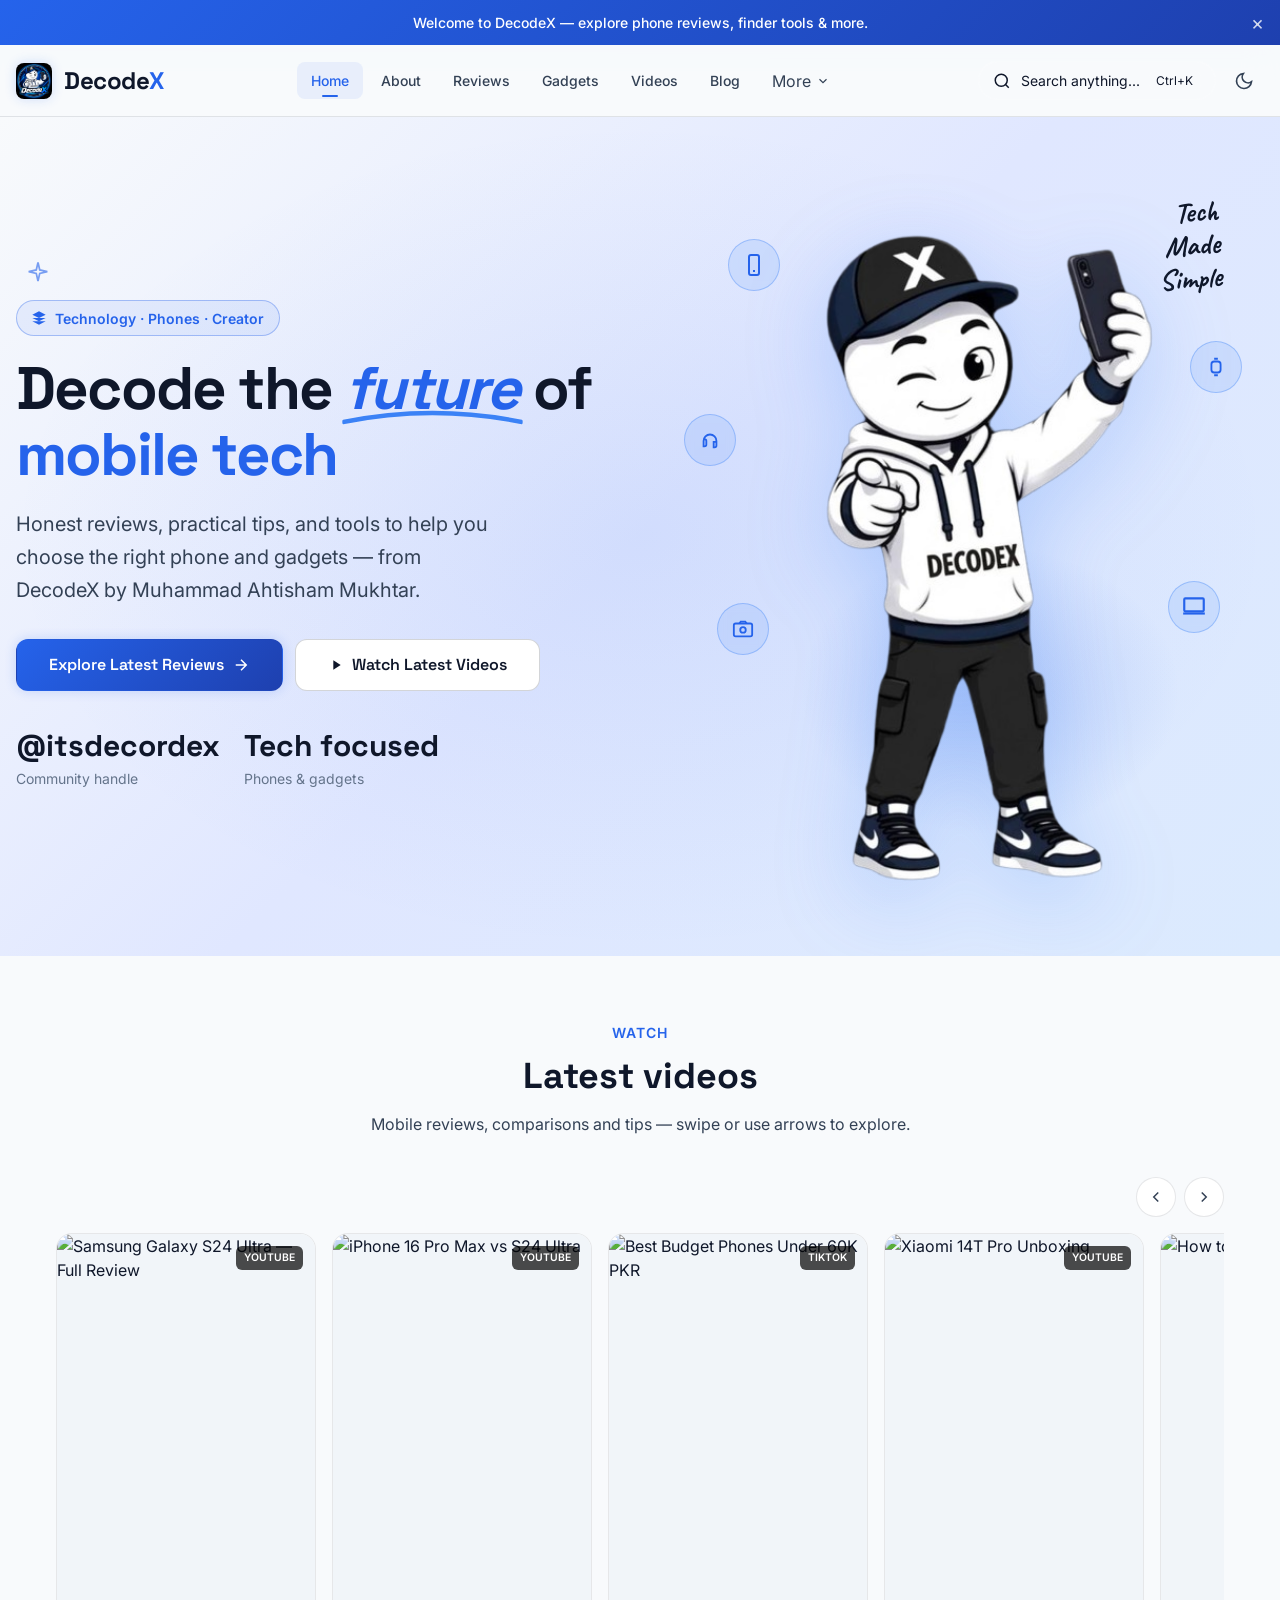
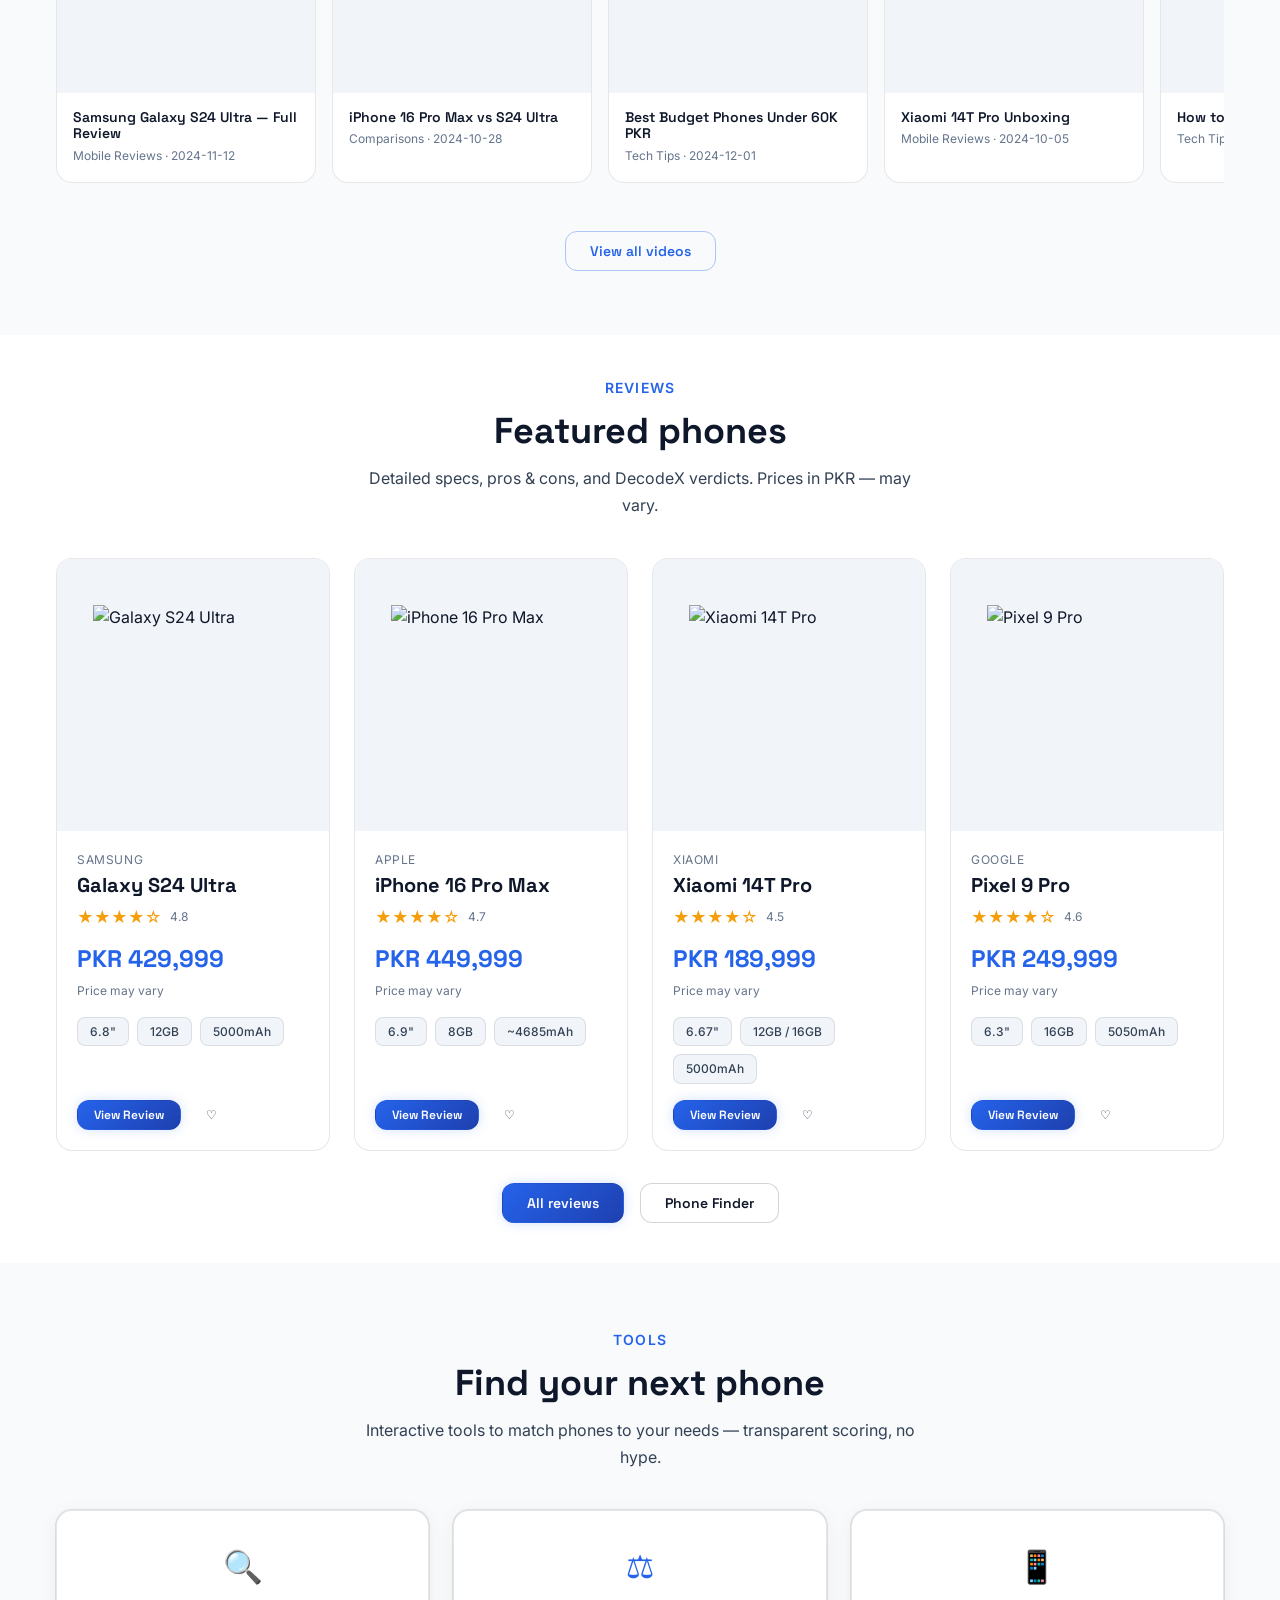
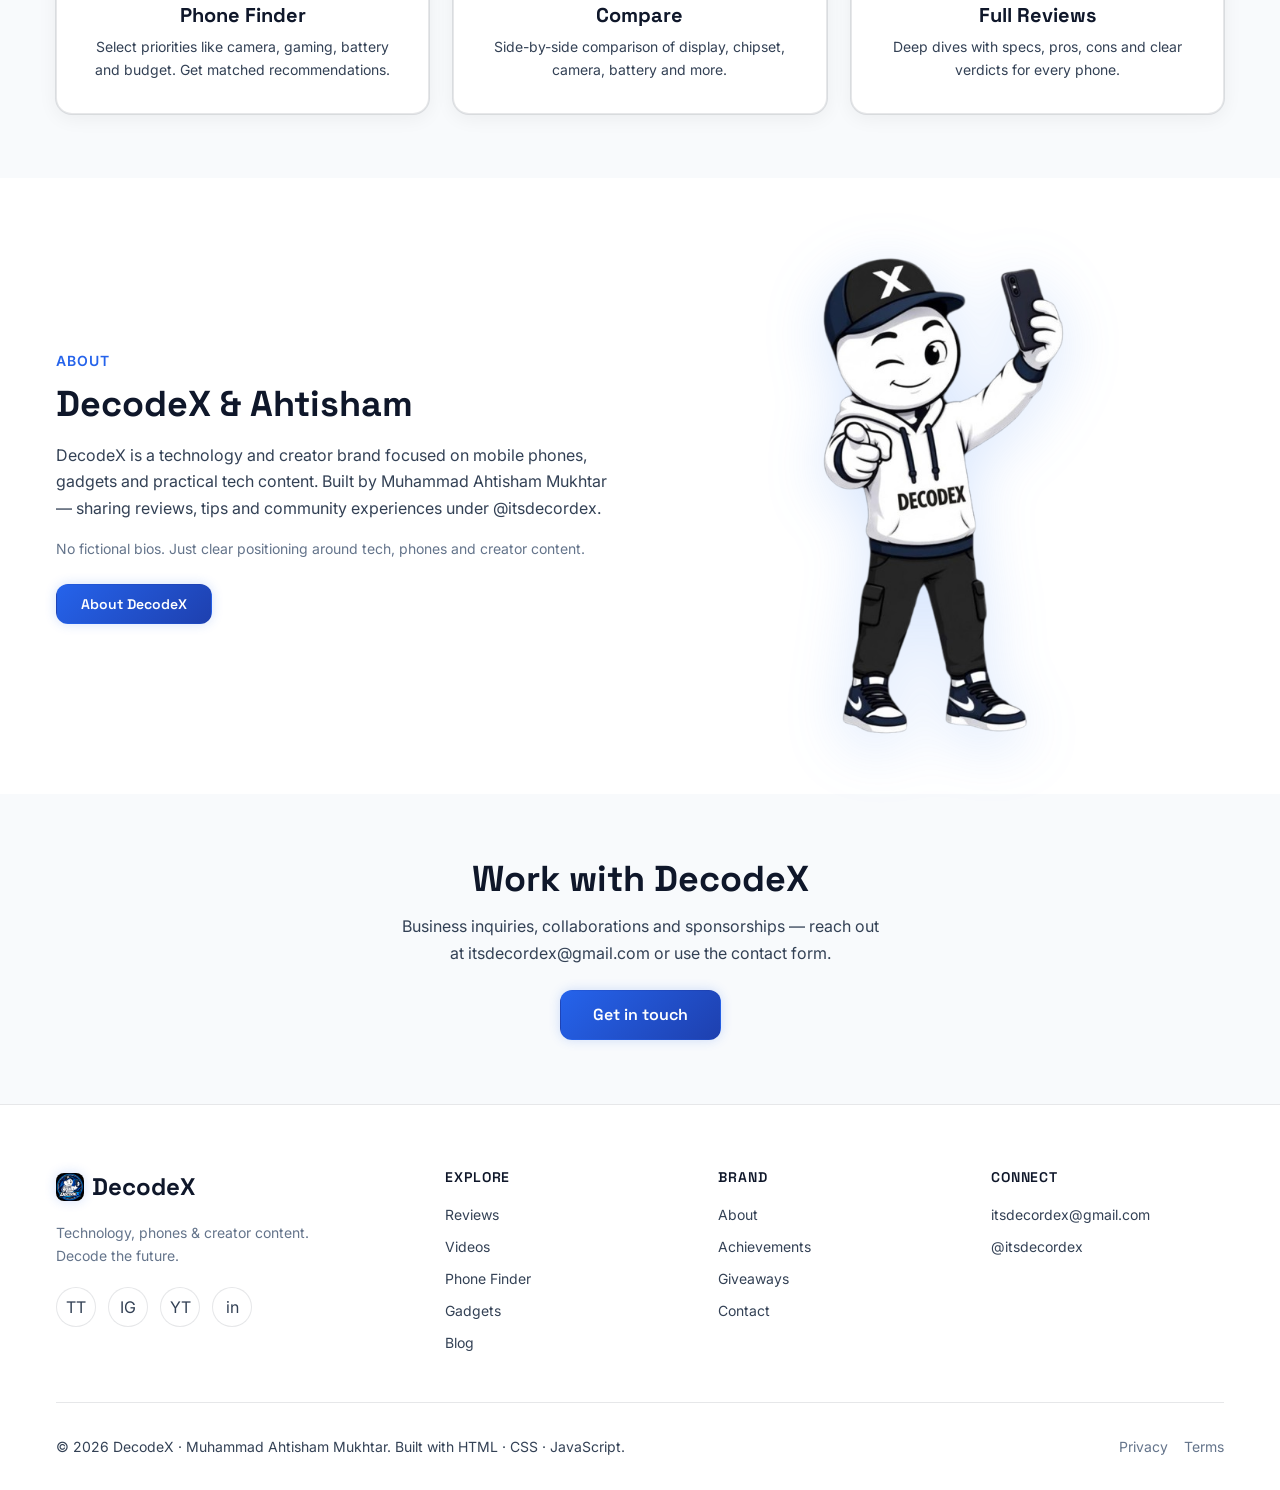
==== commit b224c302: "Update hero section design" ====
--- a/decodex/index.html
+++ b/decodex/index.html
@@ -29,7 +29,7 @@
 
   <link rel="preconnect" href="https://fonts.googleapis.com">
   <link rel="preconnect" href="https://fonts.gstatic.com" crossorigin>
-  <link href="https://fonts.googleapis.com/css2?family=Inter:wght@400;500;600&family=Space+Grotesk:wght@500;600;700&display=swap" rel="stylesheet">
+  <link href="https://fonts.googleapis.com/css2?family=Inter:wght@400;500;600&family=Space+Grotesk:wght@500;600;700&family=Caveat:wght@600;700&display=swap" rel="stylesheet">
 
   <link rel="stylesheet" href="css/variables.css">
   <link rel="stylesheet" href="css/base.css">
@@ -74,21 +74,33 @@
         <span class="logo__text">Decode<span>X</span></span>
       </a>
 
-      <nav class="nav-desktop" aria-label="Main">
+            <nav class="nav-desktop" aria-label="Main">
         <a href="index.html" class="nav-link active">Home</a>
         <a href="pages/about.html" class="nav-link">About</a>
-        <a href="pages/videos.html" class="nav-link">Videos</a>
         <a href="pages/reviews.html" class="nav-link">Reviews</a>
         <a href="pages/gadgets.html" class="nav-link">Gadgets</a>
-        <a href="pages/achievements.html" class="nav-link">Achievements</a>
-        <a href="pages/giveaways.html" class="nav-link">Giveaways</a>
+        <a href="pages/videos.html" class="nav-link">Videos</a>
         <a href="pages/blog.html" class="nav-link">Blog</a>
-        <a href="pages/contact.html" class="nav-link">Contact</a>
+
+        <div class="nav-dropdown">
+          <button class="nav-link nav-dropdown__btn" aria-expanded="false">
+            More
+            <svg width="14" height="14" viewBox="0 0 24 24" fill="none" stroke="currentColor" stroke-width="2"><path d="m6 9 6 6 6-6"/></svg>
+          </button>
+          <div class="nav-dropdown__menu">
+            <a href="pages/achievements.html">Achievements</a>
+            <a href="pages/giveaways.html">Giveaways</a>
+            <a href="pages/finder.html">Phone Finder</a>
+            <a href="pages/compare.html">Compare</a>
+            <a href="pages/contact.html">Contact</a>
+          </div>
+        </div>
       </nav>
-
       <div class="header-actions">
-        <button class="search-toggle" data-search-open aria-label="Open search" title="Search (Ctrl+K)">
-          <svg width="20" height="20" viewBox="0 0 24 24" fill="none" stroke="currentColor" stroke-width="2"><circle cx="11" cy="11" r="8"/><path d="m21 21-4.3-4.3"/></svg>
+                <button class="search-bar-trigger" data-search-open aria-label="Open search">
+          <svg width="18" height="18" viewBox="0 0 24 24" fill="none" stroke="currentColor" stroke-width="2"><circle cx="11" cy="11" r="8"/><path d="m21 21-4.3-4.3"/></svg>
+          <span>Search anything...</span>
+          <kbd>Ctrl+K</kbd>
         </button>
         <button id="theme-toggle" class="theme-toggle" aria-label="Toggle theme"></button>
         <button id="menu-toggle" class="menu-toggle" aria-label="Open menu" aria-expanded="false" aria-controls="nav-mobile">
@@ -124,21 +136,30 @@
     <section class="hero" aria-labelledby="hero-title">
       <div class="container container--wide hero-inner">
         <div class="hero-content">
+          <span class="hero-sparkle" aria-hidden="true">
+  <svg width="28" height="28" viewBox="0 0 24 24" fill="none" stroke="currentColor" stroke-width="1.5"><path d="M12 2l1.5 6.5L20 10l-6.5 1.5L12 18l-1.5-6.5L4 10l6.5-1.5L12 2z"/></svg>
+</span>
           <span class="hero-eyebrow">
             <svg width="16" height="16" viewBox="0 0 24 24" fill="currentColor"><path d="M12 2L2 7l10 5 10-5-10-5zM2 17l10 5 10-5M2 12l10 5 10-5"/></svg>
             Technology · Phones · Creator
           </span>
           <h1 id="hero-title" class="hero-title">
-            Decode the future of <span>mobile tech</span>
-          </h1>
+  Decode the <em class="hero-title__italic">future</em> of<br>
+  <span>mobile tech</span>
+</h1>
           <p class="hero-desc">
             Honest reviews, practical tips, and tools to help you choose the right phone and gadgets — from DecodeX by Muhammad Ahtisham Mukhtar.
           </p>
-          <div class="hero-ctas">
-            <a href="pages/reviews.html" class="btn btn--primary btn--lg">Explore Reviews</a>
-            <a href="pages/videos.html" class="btn btn--secondary btn--lg">Watch Videos</a>
-            <a href="pages/finder.html" class="btn btn--ghost btn--lg">Phone Finder</a>
-          </div>
+                         <div class="hero-ctas">
+                  <a href="pages/reviews.html" class="btn btn--primary btn--lg">
+                    <span>Explore Latest Reviews</span>
+                    <svg width="18" height="18" viewBox="0 0 24 24" fill="none" stroke="currentColor" stroke-width="2"><path d="M5 12h14M12 5l7 7-7 7"/></svg>
+                  </a>
+                  <a href="pages/videos.html" class="btn btn--secondary btn--lg">
+                    <svg width="16" height="16" viewBox="0 0 24 24" fill="currentColor"><path d="M8 5v14l11-7z"/></svg>
+                    <span>Watch Latest Videos</span>
+                  </a>
+                </div>
           <div class="hero-stats">
             <div class="hero-stat">
               <div class="hero-stat__value">@itsdecordex</div>
@@ -152,6 +173,22 @@
         </div>
         <div class="hero-character">
           <div class="hero-character__glow"></div>
+          <span class="hero-character__tagline">Tech<br>Made<br>Simple</span>
+          <span class="hero-float hero-float--1" aria-hidden="true">
+  <svg width="24" height="24" viewBox="0 0 24 24" fill="none" stroke="currentColor" stroke-width="2"><rect x="7" y="2" width="10" height="20" rx="2"/><path d="M11 18h2"/></svg>
+</span>
+<span class="hero-float hero-float--2" aria-hidden="true">
+  <svg width="22" height="22" viewBox="0 0 24 24" fill="none" stroke="currentColor" stroke-width="2"><path d="M5 13a7 7 0 0 1 14 0v5a2 2 0 0 1-2 2h-1v-6h3M5 13v6h1a2 2 0 0 0 2-2v-4a2 2 0 0 0-2-2H5"/></svg>
+</span>
+<span class="hero-float hero-float--3" aria-hidden="true">
+  <svg width="22" height="22" viewBox="0 0 24 24" fill="none" stroke="currentColor" stroke-width="2"><rect x="2" y="6" width="20" height="14" rx="2"/><circle cx="12" cy="13" r="3"/><path d="M8 6l1.5-2h5L16 6"/></svg>
+</span>
+<span class="hero-float hero-float--4" aria-hidden="true">
+  <svg width="22" height="22" viewBox="0 0 24 24" fill="none" stroke="currentColor" stroke-width="2"><rect x="7" y="6" width="10" height="12" rx="3"/><path d="M10 3h4M10 21h4"/></svg>
+</span>
+<span class="hero-float hero-float--5" aria-hidden="true">
+  <svg width="26" height="26" viewBox="0 0 24 24" fill="none" stroke="currentColor" stroke-width="2"><rect x="3" y="4" width="18" height="12" rx="1"/><path d="M2 18h20"/></svg>
+</span>
           <img
             src="assets/images/character.png"
             alt="DecodeX mascot character in hoodie and cap"
--- a/decodex/css/layout.css
+++ b/decodex/css/layout.css
@@ -226,11 +226,11 @@
   position: relative;
   min-height: calc(100vh - var(--header-height));
   display: flex;
-  align-items: center;
+  align-items: flex-start;
+  padding-top: var(--space-12);
   overflow: hidden;
   background: var(--gradient-hero);
 }
-
 .hero::before {
   content: '';
   position: absolute;
@@ -246,7 +246,8 @@
   align-items: center;
   position: relative;
   z-index: 1;
-  padding-block: var(--space-12);
+  padding-block: var(--space-4);
+  padding-bottom: var(--space-12);
 }
 
 @media (min-width: 900px) {
@@ -258,8 +259,16 @@
 
 .hero-content {
   max-width: 580px;
-}
-
+  position: relative;
+}
+.hero-sparkle {
+  position: absolute;
+  top: -2.5rem;
+  left: 0.5rem;
+  color: var(--color-accent);
+  opacity: 0.6;
+  animation: float 5s ease-in-out infinite;
+}
 .hero-eyebrow {
   display: inline-flex;
   align-items: center;
@@ -286,7 +295,21 @@
   color: var(--color-accent);
   position: relative;
 }
-
+.hero-title__italic {
+  color: var(--color-accent);
+  font-style: italic;
+  position: relative;
+  display: inline-block;
+}
+.hero-title__italic::after {
+  content: '';
+  position: absolute;
+  left: -2%;
+  right: -2%;
+  bottom: -0.15em;
+  height: 0.5em;
+  background: url("data:image/svg+xml,%3Csvg xmlns='http://www.w3.org/2000/svg' viewBox='0 0 300 20' preserveAspectRatio='none'%3E%3Cpath d='M2 14 Q150 2 298 14' stroke='%233b82f6' stroke-width='3' fill='none' stroke-linecap='round'/%3E%3C/svg%3E") no-repeat center / 100% 100%;
+}
 .hero-desc {
   font-size: var(--fs-lg);
   color: var(--color-text-secondary);
@@ -360,7 +383,45 @@
   pointer-events: none;
   z-index: -1;
 }
-
+.hero-character__tagline {
+  position: absolute;
+   top: 2%;
+  right: 8%;
+  font-family: 'Caveat', cursive;
+  font-size: 1.8rem;
+  font-weight: 700;
+  line-height: 1.15;
+  color: var(--color-text-primary);
+  text-align: right;
+  transform: rotate(-4deg);
+}
+.hero-float {
+  position: absolute;
+  display: flex;
+  align-items: center;
+  justify-content: center;
+  width: 52px;
+  height: 52px;
+  border-radius: 50%;
+  background: rgba(59, 130, 246, 0.12);
+  border: 1px solid rgba(59, 130, 246, 0.35);
+  color: var(--color-accent);
+  backdrop-filter: blur(4px);
+  animation: float 5s ease-in-out infinite;
+}
+
+.hero-float--1 { top: 8%;  left: 2%;  animation-delay: 0s; }
+.hero-float--2 { top: 32%; left: -6%; animation-delay: 0.6s; }
+.hero-float--3 { top: 58%; left: 0%;  animation-delay: 1.2s; }
+.hero-float--4 { top: 22%; right: 4%; animation-delay: 0.3s; }
+.hero-float--5 { top: 55%; right: 8%; animation-delay: 0.9s; }
+
+@media (max-width: 768px) {
+  .hero-float {
+    width: 38px;
+    height: 38px;
+  }
+}
 /* ========== FOOTER ========== */
 .site-footer {
   background: var(--color-bg-secondary);
--- a/decodex/css/components.css
+++ b/decodex/css/components.css
@@ -810,3 +810,92 @@
   border-radius: var(--radius-sm);
   font-weight: var(--fw-semibold);
 }
+.search-bar-trigger {
+  display: flex;
+  align-items: center;
+  gap: 0.6rem;
+  background: rgba(255, 255, 255, 0.06);
+  border: 1px solid rgba(255, 255, 255, 0.12);
+  border-radius: var(--radius-full);
+  padding: 0.55rem 0.9rem;
+  color: var(--text-secondary);
+  cursor: pointer;
+  min-width: 220px;
+  font-size: var(--fs-sm);
+}
+
+.search-bar-trigger:hover {
+  border-color: var(--color-primary);
+}
+
+.search-bar-trigger span {
+  flex: 1;
+  text-align: left;
+}
+
+.search-bar-trigger kbd {
+  background: rgba(255, 255, 255, 0.1);
+  border-radius: var(--radius-sm);
+  padding: 0.15rem 0.45rem;
+  font-size: var(--fs-xs);
+  font-family: inherit;
+}
+.nav-dropdown {
+  position: relative;
+}
+
+.nav-dropdown__btn {
+  display: flex;
+  align-items: center;
+  gap: 0.3rem;
+  background: none;
+  border: none;
+  cursor: pointer;
+  font: inherit;
+}
+
+.nav-dropdown__menu {
+  position: absolute;
+  top: calc(100% + 0.5rem);
+  left: 0;
+  min-width: 180px;
+  background: var(--bg-elevated, #0f1c33);
+  border: 1px solid rgba(255, 255, 255, 0.12);
+  border-radius: var(--radius-md);
+  padding: 0.4rem;
+  display: flex;
+  flex-direction: column;
+  gap: 0.15rem;
+  opacity: 0;
+  visibility: hidden;
+  transform: translateY(-6px);
+  transition: all 0.2s ease;
+  z-index: 100;
+}
+
+.nav-dropdown.open .nav-dropdown__menu {
+  opacity: 1;
+  visibility: visible;
+  transform: translateY(0);
+}
+
+.nav-dropdown__menu a {
+  padding: 0.55rem 0.8rem;
+  border-radius: var(--radius-sm);
+  color: var(--text-secondary);
+  text-decoration: none;
+  font-size: var(--fs-sm);
+}
+
+.nav-dropdown__menu a:hover {
+  background: rgba(59, 130, 246, 0.15);
+  color: var(--text-primary);
+}
+
+.nav-dropdown.open .nav-dropdown__btn svg {
+  transform: rotate(180deg);
+}
+
+.nav-dropdown__btn svg {
+  transition: transform 0.2s ease;
+}
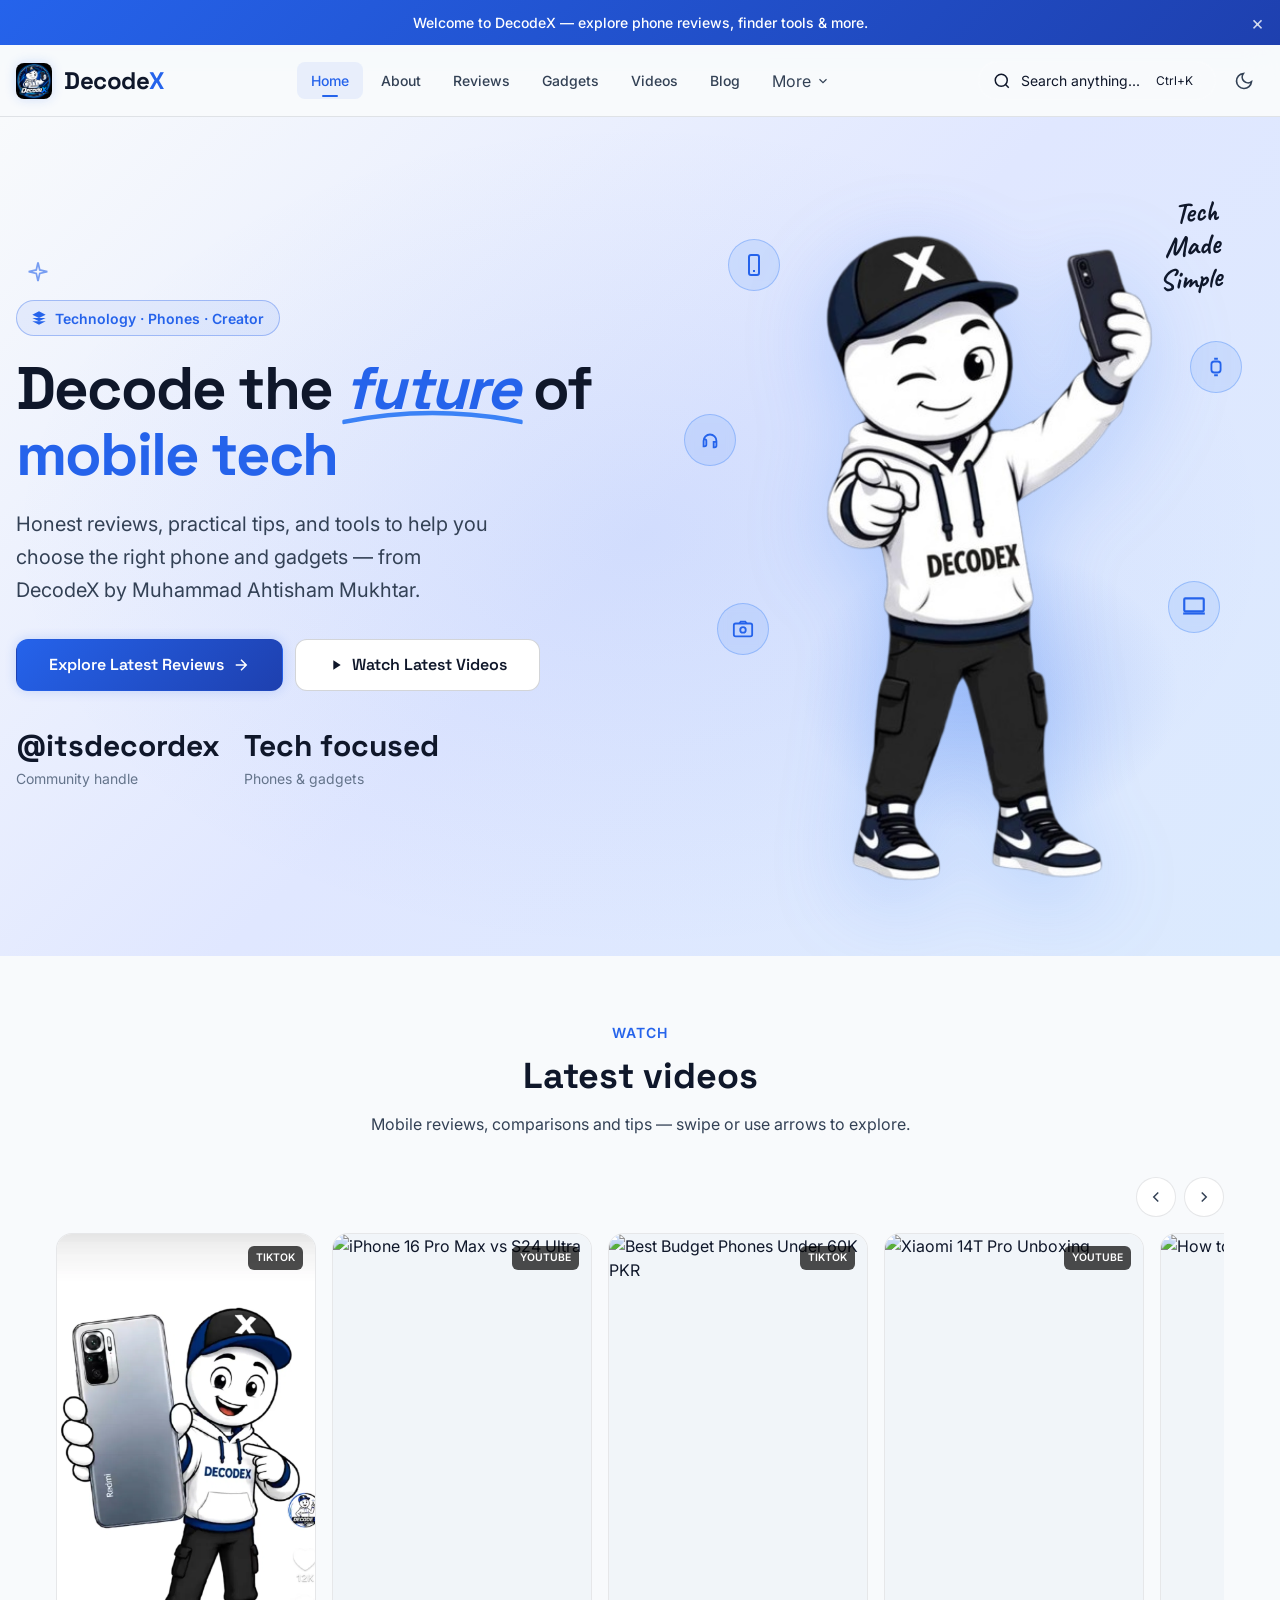
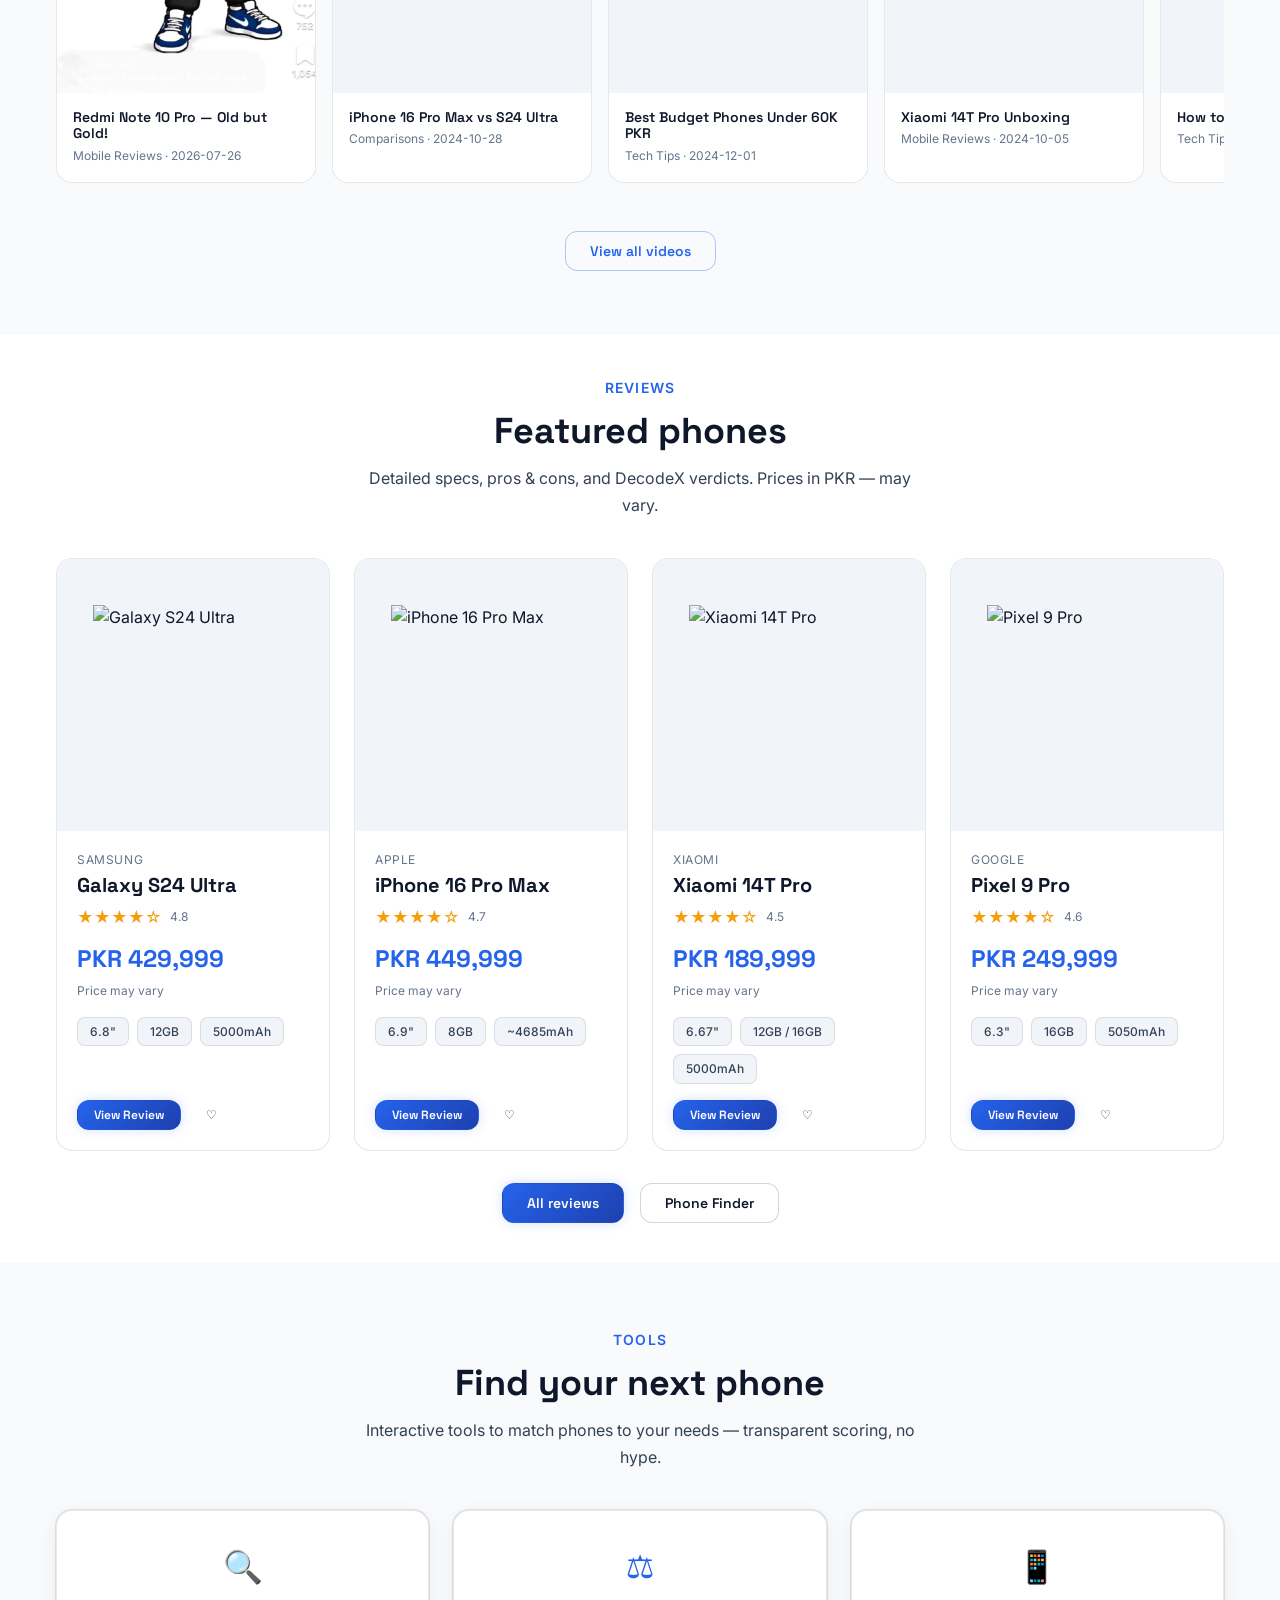
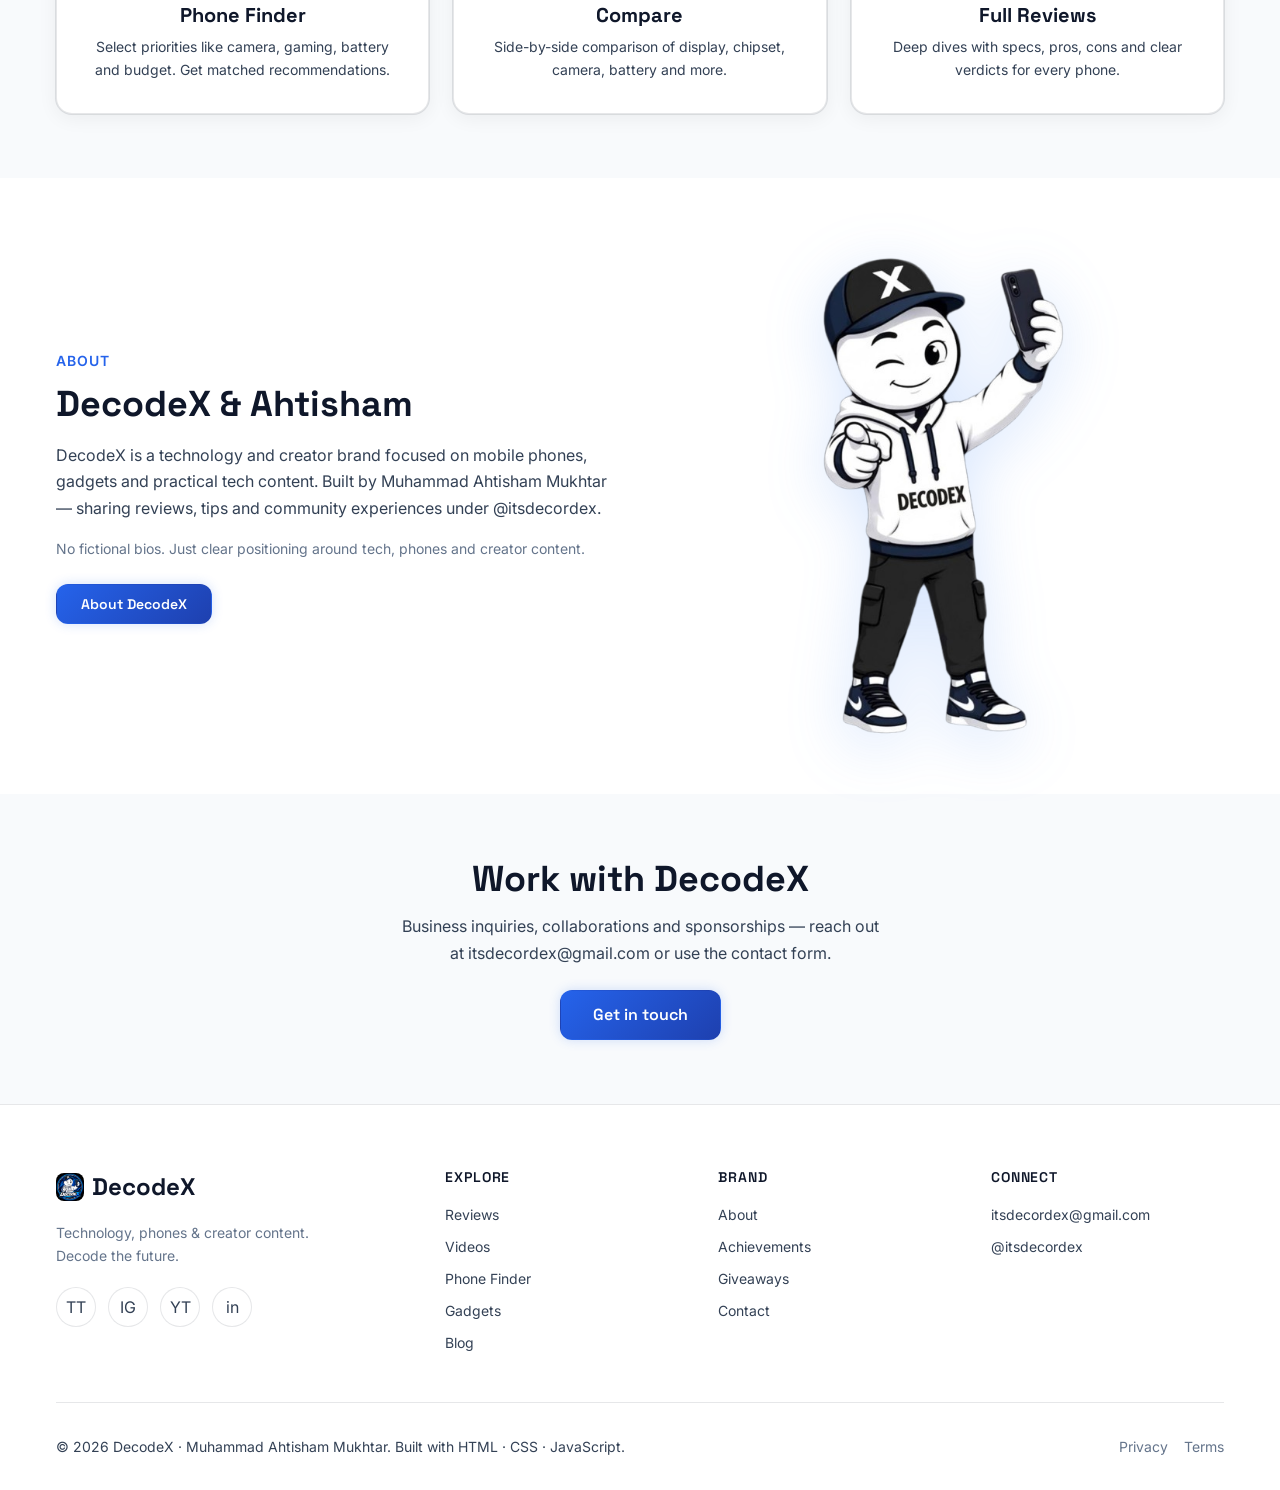
==== commit 4a97cbe9: "Initial commit" ====
--- a/decodex/index.html
+++ b/decodex/index.html
@@ -65,51 +65,7 @@
     Welcome to DecodeX — explore phone reviews, finder tools & more.
     <button class="announcement-banner__close" aria-label="Dismiss announcement">&times;</button>
   </div>
-
-  <!-- Header -->
-  <header class="site-header">
-    <div class="header-inner">
-      <a href="index.html" class="logo" aria-label="DecodeX Home">
-<img src="assets/images/logo.png" alt="DecodeX" class="logo__mark">
-        <span class="logo__text">Decode<span>X</span></span>
-      </a>
-
-            <nav class="nav-desktop" aria-label="Main">
-        <a href="index.html" class="nav-link active">Home</a>
-        <a href="pages/about.html" class="nav-link">About</a>
-        <a href="pages/reviews.html" class="nav-link">Reviews</a>
-        <a href="pages/gadgets.html" class="nav-link">Gadgets</a>
-        <a href="pages/videos.html" class="nav-link">Videos</a>
-        <a href="pages/blog.html" class="nav-link">Blog</a>
-
-        <div class="nav-dropdown">
-          <button class="nav-link nav-dropdown__btn" aria-expanded="false">
-            More
-            <svg width="14" height="14" viewBox="0 0 24 24" fill="none" stroke="currentColor" stroke-width="2"><path d="m6 9 6 6 6-6"/></svg>
-          </button>
-          <div class="nav-dropdown__menu">
-            <a href="pages/achievements.html">Achievements</a>
-            <a href="pages/giveaways.html">Giveaways</a>
-            <a href="pages/finder.html">Phone Finder</a>
-            <a href="pages/compare.html">Compare</a>
-            <a href="pages/contact.html">Contact</a>
-          </div>
-        </div>
-      </nav>
-      <div class="header-actions">
-                <button class="search-bar-trigger" data-search-open aria-label="Open search">
-          <svg width="18" height="18" viewBox="0 0 24 24" fill="none" stroke="currentColor" stroke-width="2"><circle cx="11" cy="11" r="8"/><path d="m21 21-4.3-4.3"/></svg>
-          <span>Search anything...</span>
-          <kbd>Ctrl+K</kbd>
-        </button>
-        <button id="theme-toggle" class="theme-toggle" aria-label="Toggle theme"></button>
-        <button id="menu-toggle" class="menu-toggle" aria-label="Open menu" aria-expanded="false" aria-controls="nav-mobile">
-          <span class="menu-toggle__icon"><span></span><span></span><span></span></span>
-        </button>
-      </div>
-    </div>
-  </header>
-
+<div id="site-header"></div>
   <!-- Mobile nav -->
   <nav id="nav-mobile" class="nav-mobile" aria-label="Mobile">
     <ul class="nav-mobile__list">
@@ -305,63 +261,7 @@
     </section>
   </main>
 
-  <!-- Footer -->
-  <footer class="site-footer">
-    <div class="container">
-      <div class="footer-grid">
-        <div class="footer-brand">
-          <div class="footer-brand__logo">
-<img src="assets/images/logo.png" alt="DecodeX" class="logo__mark" style="width:28px;height:28px">            DecodeX
-          </div>
-          <p class="footer-brand__tagline">Technology, phones & creator content. Decode the future.</p>
-          <div class="footer-socials">
-            <a href="https://www.tiktok.com/@itsdecordex?_r=1&_t=ZS-99oCHNzu2J3" class="footer-social" target="_blank" rel="noopener" aria-label="TikTok">TT</a>
-            <a href="https://www.instagram.com/itsdecordex" class="footer-social" target="_blank" rel="noopener" aria-label="Instagram">IG</a>
-            <a href="https://youtube.com/@itsdecordex?si=nItkzvrAOrkA65Is" class="footer-social" target="_blank" rel="noopener" aria-label="YouTube">YT</a>
-            <a href="https://www.linkedin.com/in/muhammad-ahtisham-mukhtar-68341a3a6" class="footer-social" target="_blank" rel="noopener" aria-label="LinkedIn">in</a>
-          </div>
-        </div>
-        <div>
-          <h3 class="footer-col__title">Explore</h3>
-          <ul class="footer-links">
-            <li><a href="pages/reviews.html">Reviews</a></li>
-            <li><a href="pages/videos.html">Videos</a></li>
-            <li><a href="pages/finder.html">Phone Finder</a></li>
-            <li><a href="pages/gadgets.html">Gadgets</a></li>
-            <li><a href="pages/blog.html">Blog</a></li>
-          </ul>
-        </div>
-        <div>
-          <h3 class="footer-col__title">Brand</h3>
-          <ul class="footer-links">
-            <li><a href="pages/about.html">About</a></li>
-            <li><a href="pages/achievements.html">Achievements</a></li>
-            <li><a href="pages/giveaways.html">Giveaways</a></li>
-            <li><a href="pages/contact.html">Contact</a></li>
-          </ul>
-        </div>
-        <div>
-          <h3 class="footer-col__title">Connect</h3>
-          <ul class="footer-links">
-            <li><a href="mailto:itsdecordex@gmail.com">itsdecordex@gmail.com</a></li>
-            <li><a href="https://www.tiktok.com/@itsdecordex" target="_blank" rel="noopener">@itsdecordex</a></li>
-          </ul>
-        </div>
-      </div>
-      <div class="footer-bottom">
-        <p>© <span id="year"></span> DecodeX · Muhammad Ahtisham Mukhtar. Built with HTML · CSS · JavaScript.</p>
-        <div class="footer-bottom__links">
-          <a href="pages/privacy.html">Privacy</a>
-          <a href="pages/terms.html">Terms</a>
-        </div>
-      </div>
-    </div>
-  </footer>
-
-  <button id="back-to-top" class="back-to-top" aria-label="Back to top">
-    <svg width="20" height="20" viewBox="0 0 24 24" fill="none" stroke="currentColor" stroke-width="2"><path d="M18 15l-6-6-6 6"/></svg>
-  </button>
-
+  <div id="site-footer"></div>
   <!-- Search overlay -->
   <div id="search-overlay" class="search-overlay" role="dialog" aria-modal="true" aria-label="Search">
     <div class="search-modal">
@@ -377,6 +277,17 @@
   <script>document.getElementById('year').textContent = new Date().getFullYear();</script>
   <script src="data/phones.js"></script>
   <script src="data/videos.js"></script>
+  <script src="js/partials.js"></script>
   <script src="js/app.js"></script>
+
+  <div class="video-modal" id="video-modal" aria-hidden="true">
+  <div class="video-modal__backdrop" data-modal-close></div>
+  <div class="video-modal__box">
+    <button class="video-modal__close" data-modal-close aria-label="Close video">
+      <svg width="22" height="22" viewBox="0 0 24 24" fill="none" stroke="currentColor" stroke-width="2"><path d="M18 6 6 18M6 6l12 12"/></svg>
+    </button>
+    <div class="video-modal__frame" id="video-modal-frame"></div>
+  </div>
+</div>
 </body>
 </html>
--- a/decodex/css/components.css
+++ b/decodex/css/components.css
@@ -899,3 +899,62 @@
 .nav-dropdown__btn svg {
   transition: transform 0.2s ease;
 }
+.video-modal {
+  position: fixed;
+  inset: 0;
+  z-index: 999;
+  display: none;
+  align-items: center;
+  justify-content: center;
+}
+
+.video-modal.open {
+  display: flex;
+}
+
+.video-modal__backdrop {
+  position: absolute;
+  inset: 0;
+  background: rgba(0, 0, 0, 0.85);
+}
+
+.video-modal__box {
+  position: relative;
+  z-index: 1;
+  width: min(420px, 90vw);
+  max-height: 85vh;
+  background: #000;
+  border-radius: var(--radius-lg);
+  overflow: hidden;
+}
+
+.video-modal__frame {
+  position: relative;
+  width: 100%;
+  aspect-ratio: 9 / 16;
+}
+
+.video-modal__frame iframe {
+  position: absolute;
+  inset: 0;
+  width: 100%;
+  height: 100%;
+  border: 0;
+}
+
+.video-modal__close {
+  position: absolute;
+  top: 0.6rem;
+  right: 0.6rem;
+  z-index: 2;
+  width: 36px;
+  height: 36px;
+  border-radius: 50%;
+  background: rgba(255, 255, 255, 0.15);
+  color: #fff;
+  border: none;
+  cursor: pointer;
+  display: flex;
+  align-items: center;
+  justify-content: center;
+}
